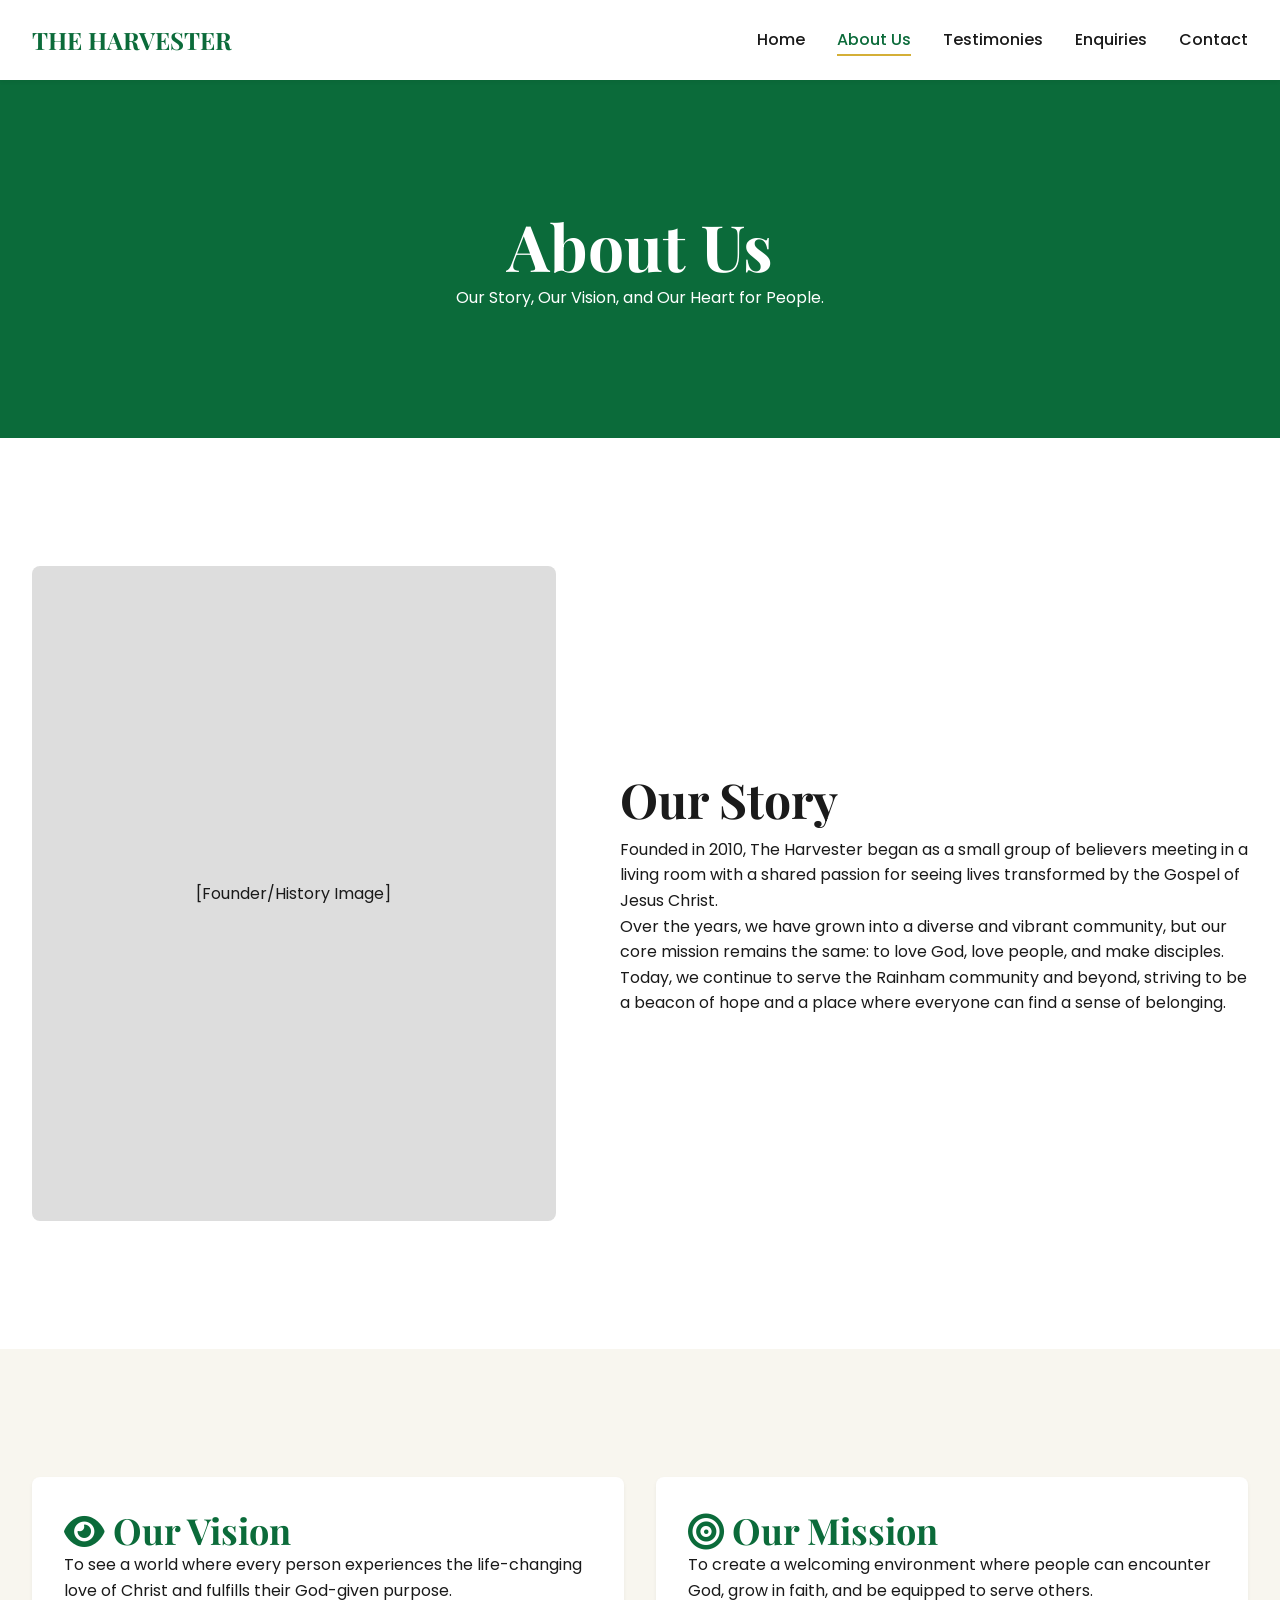
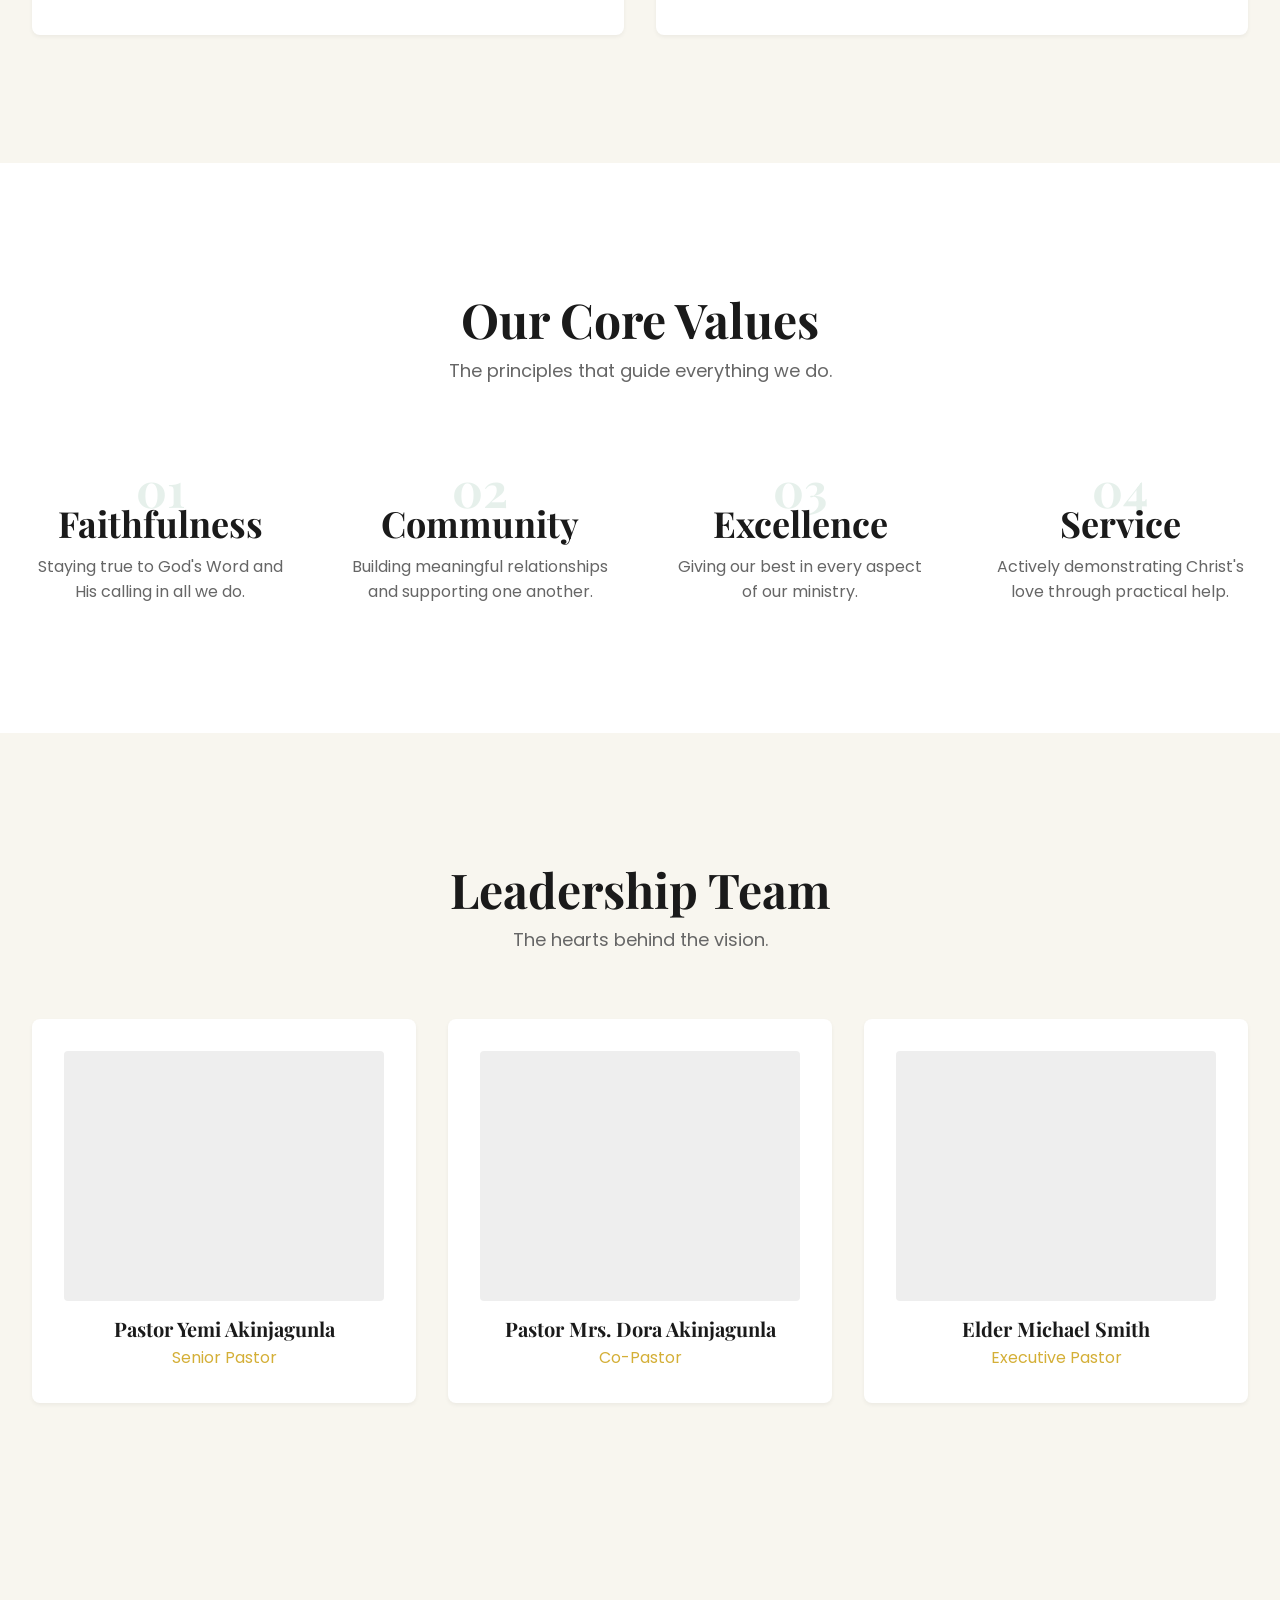
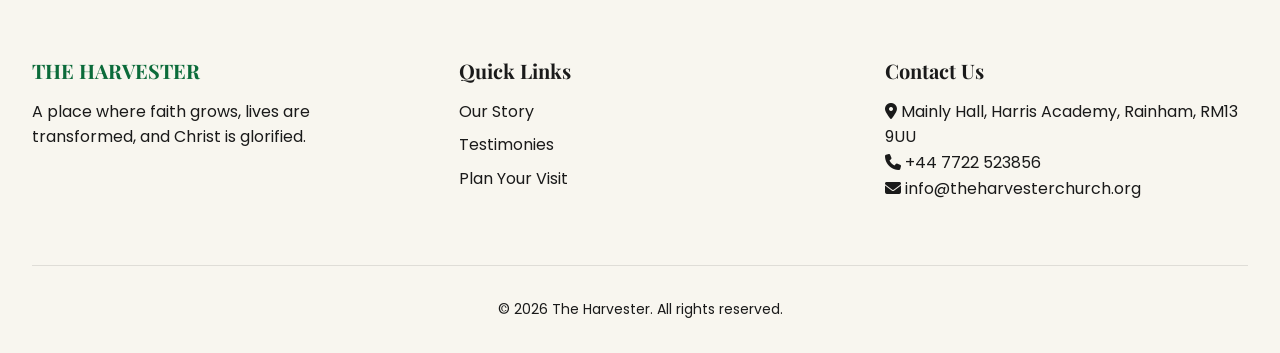
==== about.html @ b56fc6e2 "Integrate live Google Map and fix email formatting" ====
<!DOCTYPE html>
<html lang="en">
<head>
    <meta charset="UTF-8">
    <meta name="viewport" content="width=device-width, initial-scale=1.0">
    <meta name="description" content="Learn about The Harvester - Our story, vision, mission, and the leadership team dedicated to serving our community.">
    <title>About Us | The Harvester</title>
    
    <!-- Google Fonts -->
    <link rel="preconnect" href="https://fonts.googleapis.com">
    <link rel="preconnect" href="https://fonts.gstatic.com" crossorigin>
    <link href="https://fonts.googleapis.com/css2?family=Playfair+Display:wght@700&family=Poppins:wght@300;400;500;600&display=swap" rel="stylesheet">
    
    <!-- CSS Files -->
    <link rel="stylesheet" href="css/variables.css">
    <link rel="stylesheet" href="css/reset.css">
    <link rel="stylesheet" href="css/base.css">
    <link rel="stylesheet" href="css/components.css">
    <link rel="stylesheet" href="css/layout.css">
    <link rel="stylesheet" href="css/animations.css">
    
    <!-- Font Awesome for Icons -->
    <link rel="stylesheet" href="https://cdnjs.cloudflare.com/ajax/libs/font-awesome/6.4.0/css/all.min.css">
</head>
<body>
    <header class="header">
        <div class="container">
            <nav class="nav" role="navigation" aria-label="Main Navigation">
                <a href="index.html" class="nav__logo">THE HARVESTER</a>
                
                <ul class="nav__list" id="nav-list">
                    <li><a href="index.html" class="nav__link">Home</a></li>
                    <li><a href="about.html" class="nav__link nav__link--active">About Us</a></li>
                    <li><a href="testimonies.html" class="nav__link">Testimonies</a></li>
                    <li><a href="enquiries.html" class="nav__link">Enquiries</a></li>
                    <li><a href="contact.html" class="nav__link">Contact</a></li>
                </ul>
                
                <button class="nav__toggle" id="nav-toggle" aria-label="Toggle Menu" aria-expanded="false">
                    <i class="fas fa-bars"></i>
                </button>
            </nav>
        </div>
    </header>

    <main>
        <!-- Page Header -->
        <section class="section bg-primary text-center">
            <div class="container">
                <h1 class="text-white animate-fade">About Us</h1>
                <p class="text-white animate-fade" style="opacity: 0.8;">Our Story, Our Vision, and Our Heart for People.</p>
            </div>
        </section>

        <!-- Our Story -->
        <section class="section story">
            <div class="container story__container">
                <div class="story__image reveal">
                    <div style="background: #ddd; aspect-ratio: 4/5; border-radius: 8px; display: flex; align-items: center; justify-content: center;">
                        <span>[Founder/History Image]</span>
                    </div>
                </div>
                <div class="story__content reveal">
                    <h2 class="section__title">Our Story</h2>
                    <p>Founded in 2010, The Harvester began as a small group of believers meeting in a living room with a shared passion for seeing lives transformed by the Gospel of Jesus Christ.</p>
                    <p>Over the years, we have grown into a diverse and vibrant community, but our core mission remains the same: to love God, love people, and make disciples.</p>
                    <p>Today, we continue to serve the Rainham community and beyond, striving to be a beacon of hope and a place where everyone can find a sense of belonging.</p>
                </div>
            </div>
        </section>

        <!-- Vision & Mission -->
        <section class="section bg-secondary">
            <div class="container">
                <div class="grid grid--2-col">
                    <div class="card reveal">
                        <h3 class="text-primary"><i class="fas fa-eye"></i> Our Vision</h3>
                        <p>To see a world where every person experiences the life-changing love of Christ and fulfills their God-given purpose.</p>
                    </div>
                    <div class="card reveal">
                        <h3 class="text-primary"><i class="fas fa-bullseye"></i> Our Mission</h3>
                        <p>To create a welcoming environment where people can encounter God, grow in faith, and be equipped to serve others.</p>
                    </div>
                </div>
            </div>
        </section>

        <!-- Core Values -->
        <section class="section values">
            <div class="container">
                <div class="section__header text-center reveal">
                    <h2 class="section__title">Our Core Values</h2>
                    <p class="section__subtitle">The principles that guide everything we do.</p>
                </div>
                
                <div class="values-grid">
                    <div class="value-item reveal">
                        <div class="value-item__number">01</div>
                        <h3>Faithfulness</h3>
                        <p>Staying true to God's Word and His calling in all we do.</p>
                    </div>
                    <div class="value-item reveal">
                        <div class="value-item__number">02</div>
                        <h3>Community</h3>
                        <p>Building meaningful relationships and supporting one another.</p>
                    </div>
                    <div class="value-item reveal">
                        <div class="value-item__number">03</div>
                        <h3>Excellence</h3>
                        <p>Giving our best in every aspect of our ministry.</p>
                    </div>
                    <div class="value-item reveal">
                        <div class="value-item__number">04</div>
                        <h3>Service</h3>
                        <p>Actively demonstrating Christ's love through practical help.</p>
                    </div>
                </div>
            </div>
        </section>

        <!-- Leadership Team -->
        <section class="section bg-secondary">
            <div class="container">
                <div class="section__header text-center reveal">
                    <h2 class="section__title">Leadership Team</h2>
                    <p class="section__subtitle">The hearts behind the vision.</p>
                </div>
                
                <div class="leadership-grid">
                    <div class="card leadership-card reveal">
                        <div class="leadership-card__image" style="background: #eee; height: 250px; border-radius: 4px; margin-bottom: 1rem;"></div>
                        <h3>Pastor Yemi Akinjagunla</h3>
                        <p class="text-gold">Senior Pastor</p>
                    </div>
                    <div class="card leadership-card reveal">
                        <div class="leadership-card__image" style="background: #eee; height: 250px; border-radius: 4px; margin-bottom: 1rem;"></div>
                        <h3>Pastor Mrs. Dora Akinjagunla</h3>
                        <p class="text-gold">Co-Pastor</p>
                    </div>
                    <div class="card leadership-card reveal">
                        <div class="leadership-card__image" style="background: #eee; height: 250px; border-radius: 4px; margin-bottom: 1rem;"></div>
                        <h3>Elder Michael Smith</h3>
                        <p class="text-gold">Executive Pastor</p>
                    </div>
                </div>
            </div>
        </section>
    </main>

    <footer class="footer bg-secondary">
        <div class="container">
            <div class="footer__grid">
                <div class="footer__col">
                    <h3 class="footer__title nav__logo">THE HARVESTER</h3>
                    <p>A place where faith grows, lives are transformed, and Christ is glorified.</p>
                </div>
                <div class="footer__col">
                    <h4 class="footer__title">Quick Links</h4>
                    <ul class="footer__links">
                        <li><a href="about.html" class="footer__link">Our Story</a></li>
                        <li><a href="testimonies.html" class="footer__link">Testimonies</a></li>
                        <li><a href="contact.html" class="footer__link">Plan Your Visit</a></li>
                    </ul>
                </div>
                <div class="footer__col">
                    <h4 class="footer__title">Contact Us</h4>
                    <p><i class="fas fa-location-dot"></i> Mainly Hall, Harris Academy, Rainham, RM13 9UU</p>
                    <p><i class="fas fa-phone"></i> +44 7722 523856</p>
                    <p><i class="fas fa-envelope"></i> info@theharvesterchurch.org</p>
                </div>
            </div>
            <div class="footer__bottom">
                <p>&copy; 2026 The Harvester. All rights reserved.</p>
            </div>
        </div>
    </footer>

    <script src="js/main.js"></script>
</body>
</html>
---- css/variables.css ----
:root {
    /* Colors */
    --color-primary: #0B6B3A;
    --color-primary-rgb: 11, 107, 58;
    --color-gold: #D4AF37;
    --color-gold-rgb: 212, 175, 55;
    --color-bg: #FFFFFF;
    --color-bg-secondary: #F8F6EF;
    --color-text: #1A1A1A;
    --color-text-light: #666666;
    --color-gray-light: #F5F5F5;
    --color-white: #FFFFFF;

    /* Typography */
    --font-heading: 'Playfair Display', serif;
    --font-body: 'Poppins', sans-serif;

    /* Spacing */
    --spacing-xs: 0.5rem;
    --spacing-sm: 1rem;
    --spacing-md: 2rem;
    --spacing-lg: 4rem;
    --spacing-xl: 8rem;

    /* Transitions */
    --transition-slow: 0.5s ease;
    --transition-base: 0.3s ease;
    --transition-fast: 0.2s ease;

    /* Container */
    --container-max-width: 1280px;
    --container-padding: 2rem;

    /* Shadows */
    --shadow-sm: 0 2px 4px rgba(0, 0, 0, 0.05);
    --shadow-md: 0 4px 6px rgba(0, 0, 0, 0.1);
    --shadow-lg: 0 10px 15px rgba(0, 0, 0, 0.1);
}
---- css/base.css ----
body {
    font-family: var(--font-body);
    color: var(--color-text);
    background-color: var(--color-bg);
}

h1, h2, h3, h4, h5, h6 {
    font-family: var(--font-heading);
    font-weight: 700;
    line-height: 1.2;
}

h1 { font-size: clamp(2.5rem, 5vw, 4rem); }
h2 { font-size: clamp(2rem, 4vw, 3rem); }
h3 { font-size: clamp(1.5rem, 3vw, 2.25rem); }

.container {
    max-width: var(--container-max-width);
    margin: 0 auto;
    padding: 0 var(--container-padding);
}

.section {
    padding: var(--spacing-lg) 0;
}

@media (min-width: 768px) {
    .section {
        padding: var(--spacing-xl) 0;
    }
}

.text-center { text-align: center; }
.text-gold { color: var(--color-gold); }
.text-primary { color: var(--color-primary); }

.bg-secondary { background-color: var(--color-bg-secondary); }
.bg-primary { background-color: var(--color-primary); color: var(--color-white); }

/* Screen Reader Only */
.sr-only {
    position: absolute;
    width: 1px;
    height: 1px;
    padding: 0;
    margin: -1px;
    overflow: hidden;
    clip: rect(0, 0, 0, 0);
    white-space: nowrap;
    border: 0;
}
---- css/components.css ----
/* Buttons */
.btn {
    display: inline-block;
    padding: 1rem 2rem;
    font-family: var(--font-body);
    font-weight: 600;
    text-transform: uppercase;
    letter-spacing: 1px;
    border-radius: 4px;
    transition: var(--transition-base);
    text-align: center;
}

.btn--primary {
    background-color: var(--color-primary);
    color: var(--color-white);
}

.btn--primary:hover {
    background-color: #085a30;
    transform: translateY(-2px);
    box-shadow: var(--shadow-md);
}

.btn--gold {
    background-color: var(--color-gold);
    color: var(--color-white);
}

.btn--gold:hover {
    background-color: #b8952d;
    transform: translateY(-2px);
    box-shadow: var(--shadow-md);
}

.btn--outline {
    border: 2px solid var(--color-primary);
    color: var(--color-primary);
}

.btn--outline:hover {
    background-color: var(--color-primary);
    color: var(--color-white);
    transform: translateY(-2px);
}

/* Cards */
.card {
    background: var(--color-white);
    padding: var(--spacing-md);
    border-radius: 8px;
    box-shadow: var(--shadow-sm);
    transition: var(--transition-base);
}

.card:hover {
    transform: translateY(-5px);
    box-shadow: var(--shadow-lg);
}

/* Service Card */
.service-card {
    text-align: center;
    display: flex;
    flex-direction: column;
    align-items: center;
    gap: var(--spacing-sm);
}

.service-card__icon {
    font-size: 2.5rem;
    color: var(--color-gold);
    margin-bottom: var(--spacing-xs);
}

.service-card__title {
    font-size: 1.5rem;
}

.service-card__time {
    font-weight: 600;
    color: var(--color-primary);
}

.service-card__desc {
    color: var(--color-text-light);
    font-size: 0.9rem;
}

/* Testimonies */
.testimonies-grid {
    display: grid;
    grid-template-columns: repeat(auto-fit, minmax(300px, 1fr));
    gap: var(--spacing-md);
}

.testimony-card {
    display: flex;
    flex-direction: column;
    justify-content: space-between;
    padding: var(--spacing-lg);
}

.testimony-card__quote {
    font-size: 2rem;
    color: var(--color-gold);
    margin-bottom: var(--spacing-sm);
    opacity: 0.5;
}

.testimony-card__text {
    font-style: italic;
    font-size: 1.1rem;
    line-height: 1.8;
    margin-bottom: var(--spacing-md);
}

.testimony-card__author {
    font-weight: 600;
    color: var(--color-primary);
}

/* Event Card */
.events-grid {
    display: grid;
    grid-template-columns: repeat(auto-fit, minmax(300px, 1fr));
    gap: var(--spacing-md);
}

.event-card {
    display: flex;
    flex-direction: column;
    align-items: flex-start;
}

.event-card__date {
    background: var(--color-gold);
    color: var(--color-white);
    padding: 0.25rem 0.75rem;
    font-weight: 700;
    font-size: 0.8rem;
    border-radius: 4px;
    margin-bottom: var(--spacing-sm);
}

.event-card__title {
    font-size: 1.25rem;
    margin-bottom: var(--spacing-xs);
}

.event-card__info {
    font-size: 0.875rem;
    color: var(--color-text-light);
}

.event-card__info i {
    color: var(--color-primary);
    margin-right: 5px;
}

/* Value Item */
.values-grid {
    display: grid;
    grid-template-columns: repeat(auto-fit, minmax(250px, 1fr));
    gap: var(--spacing-lg);
}

.value-item {
    text-align: center;
}

.value-item__number {
    font-family: var(--font-heading);
    font-size: 3rem;
    color: rgba(11, 107, 58, 0.1);
    margin-bottom: -1.5rem;
    font-weight: 700;
}

.value-item h3 {
    margin-bottom: var(--spacing-xs);
    position: relative;
    z-index: 1;
}

.value-item p {
    color: var(--color-text-light);
}

/* Leadership Card */
.leadership-card {
    text-align: center;
}

.leadership-card h3 {
    font-size: 1.25rem;
    margin-bottom: 0.25rem;
}

/* Forms */
.form-container {
    max-width: 800px;
    margin: 0 auto;
    background: var(--color-white);
    padding: var(--spacing-lg);
    border-radius: 8px;
    box-shadow: var(--shadow-md);
}

.form {
    display: flex;
    flex-direction: column;
    gap: var(--spacing-md);
}

.form__group {
    display: flex;
    flex-direction: column;
    gap: 0.5rem;
}

.form__label {
    font-weight: 500;
    color: var(--color-primary);
}

.form__input {
    padding: 0.75rem 1rem;
    border: 1px solid #ddd;
    border-radius: 4px;
    background-color: var(--color-gray-light);
    transition: var(--transition-base);
}

.form__input:focus {
    outline: none;
    border-color: var(--color-primary);
    background-color: var(--color-white);
    box-shadow: 0 0 0 3px rgba(11, 107, 58, 0.1);
}

.form__error {
    color: #d32f2f;
    font-size: 0.8rem;
    height: 1rem;
}

.form__message {
    padding: 1rem;
    border-radius: 4px;
    text-align: center;
    display: none;
}

.form__message--success {
    display: block;
    background-color: #e8f5e9;
    color: #2e7d32;
    border: 1px solid #c8e6c9;
}

.btn--full {
    width: 100%;
}
---- css/layout.css ----
/* Header & Navigation */
.header {
    position: sticky;
    top: 0;
    z-index: 1000;
    background: var(--color-bg);
    box-shadow: var(--shadow-sm);
    transition: var(--transition-base);
}

.nav {
    display: flex;
    justify-content: space-between;
    align-items: center;
    height: 80px;
}

.nav__logo {
    font-family: var(--font-heading);
    font-size: 1.5rem;
    font-weight: 700;
    color: var(--color-primary);
}

.nav__list {
    display: flex;
    gap: var(--spacing-md);
}

.nav__link {
    font-weight: 500;
    transition: var(--transition-fast);
    position: relative;
}

.nav__link:hover,
.nav__link--active {
    color: var(--color-primary);
}

.nav__link::after {
    content: '';
    position: absolute;
    bottom: -5px;
    left: 0;
    width: 0;
    height: 2px;
    background: var(--color-gold);
    transition: var(--transition-base);
}

.nav__link:hover::after,
.nav__link--active::after {
    width: 100%;
}

.nav__toggle {
    display: none;
    font-size: 1.5rem;
}

/* Mobile Nav */
@media (max-width: 1023px) {
    .nav__toggle {
        display: block;
    }

    .nav__list {
        position: fixed;
        top: 80px;
        right: -100%;
        width: 80%;
        height: calc(100vh - 80px);
        background: var(--color-bg);
        flex-direction: column;
        padding: var(--spacing-lg);
        transition: var(--transition-base);
        box-shadow: var(--shadow-lg);
    }

    .nav__list--open {
        right: 0;
    }
}

/* Hero Section */
.hero {
    height: calc(100vh - 80px);
    min-height: 600px;
    display: flex;
    align-items: center;
    background: linear-gradient(rgba(11, 107, 58, 0.85), rgba(11, 107, 58, 0.85)), url('../assets/images/hero-bg.jpg') center/cover no-repeat;
    color: var(--color-white);
    text-align: center;
}

.hero__title {
    margin-bottom: var(--spacing-sm);
}

.hero__subtitle {
    font-size: 1.25rem;
    margin-bottom: var(--spacing-md);
    max-width: 600px;
    margin-left: auto;
    margin-right: auto;
    opacity: 0.9;
}

.hero__actions {
    display: flex;
    gap: var(--spacing-sm);
    justify-content: center;
    flex-wrap: wrap;
}

/* Section Common */
.section__header {
    margin-bottom: var(--spacing-lg);
}

.section__title {
    margin-bottom: var(--spacing-xs);
}

.section__subtitle {
    color: var(--color-text-light);
    font-size: 1.125rem;
}

/* Service Times Grid */
.service-times__grid {
    display: grid;
    grid-template-columns: repeat(auto-fit, minmax(300px, 1fr));
    gap: var(--spacing-md);
}

/* About Preview Layout */
.about-preview__container {
    display: grid;
    grid-template-columns: 1fr;
    gap: var(--spacing-lg);
    align-items: center;
}

@media (min-width: 1024px) {
    .about-preview__container {
        grid-template-columns: 1fr 1fr;
    }
}

/* Contact Preview */
.contact-preview__container {
    display: grid;
    grid-template-columns: 1fr;
    gap: var(--spacing-lg);
    align-items: center;
}

@media (min-width: 1024px) {
    .contact-preview__container {
        grid-template-columns: 1fr 1fr;
    }
}

.contact-preview__details {
    margin: var(--spacing-md) 0;
}

.contact-detail {
    display: flex;
    gap: var(--spacing-sm);
    margin-bottom: var(--spacing-sm);
}

.contact-detail i {
    color: var(--color-gold);
    font-size: 1.25rem;
    margin-top: 5px;
}

.contact-detail h4 {
    font-size: 1rem;
    margin-bottom: 2px;
}

.contact-detail p {
    color: var(--color-text-light);
    font-size: 0.9rem;
}

/* Utility */
.mt-lg { margin-top: var(--spacing-lg); }
.text-white { color: var(--color-white); }

/* About Page Specifics */
.story__container {
    display: grid;
    grid-template-columns: 1fr;
    gap: var(--spacing-lg);
    align-items: center;
}

@media (min-width: 1024px) {
    .story__container {
        grid-template-columns: 1fr 1.2fr;
    }
}

.leadership-grid {
    display: grid;
    grid-template-columns: repeat(auto-fit, minmax(250px, 1fr));
    gap: var(--spacing-md);
}

/* Grids */
.grid {
    display: grid;
    gap: var(--spacing-md);
}

.grid--2-col {
    grid-template-columns: repeat(auto-fit, minmax(300px, 1fr));
}

/* Social Links */
.social-link {
    width: 40px;
    height: 40px;
    background: var(--color-primary);
    color: var(--color-white);
    display: flex;
    align-items: center;
    justify-content: center;
    border-radius: 50%;
    transition: var(--transition-base);
}

.social-link:hover {
    background: var(--color-gold);
    transform: translateY(-3px);
}

/* Utilities */
.no-padding { padding: 0 !important; }

/* Footer */
.footer {
    padding: var(--spacing-xl) 0 var(--spacing-md);
}

.footer__grid {
    display: grid;
    grid-template-columns: repeat(auto-fit, minmax(250px, 1fr));
    gap: var(--spacing-lg);
    margin-bottom: var(--spacing-lg);
}

.footer__title {
    margin-bottom: var(--spacing-sm);
    font-size: 1.25rem;
}

.footer__link {
    display: block;
    margin-bottom: 0.5rem;
    transition: var(--transition-fast);
}

.footer__link:hover {
    color: var(--color-gold);
    padding-left: 5px;
}

.footer__bottom {
    border-top: 1px solid rgba(0, 0, 0, 0.1);
    padding-top: var(--spacing-md);
    text-align: center;
    font-size: 0.875rem;
}
---- css/animations.css ----
/* Scroll-triggered Animations */
.reveal {
    opacity: 0;
    transform: translateY(30px);
    transition: all 0.8s ease-out;
}

.reveal--visible {
    opacity: 1;
    transform: translateY(0);
}

/* Keyframes */
@keyframes fadeIn {
    from { opacity: 0; }
    to { opacity: 1; }
}

@keyframes slideUp {
    from { transform: translateY(20px); opacity: 0; }
    to { transform: translateY(0); opacity: 1; }
}

.animate-fade { animation: fadeIn 1s ease forwards; }
.animate-slide-up { animation: slideUp 0.8s ease forwards; }
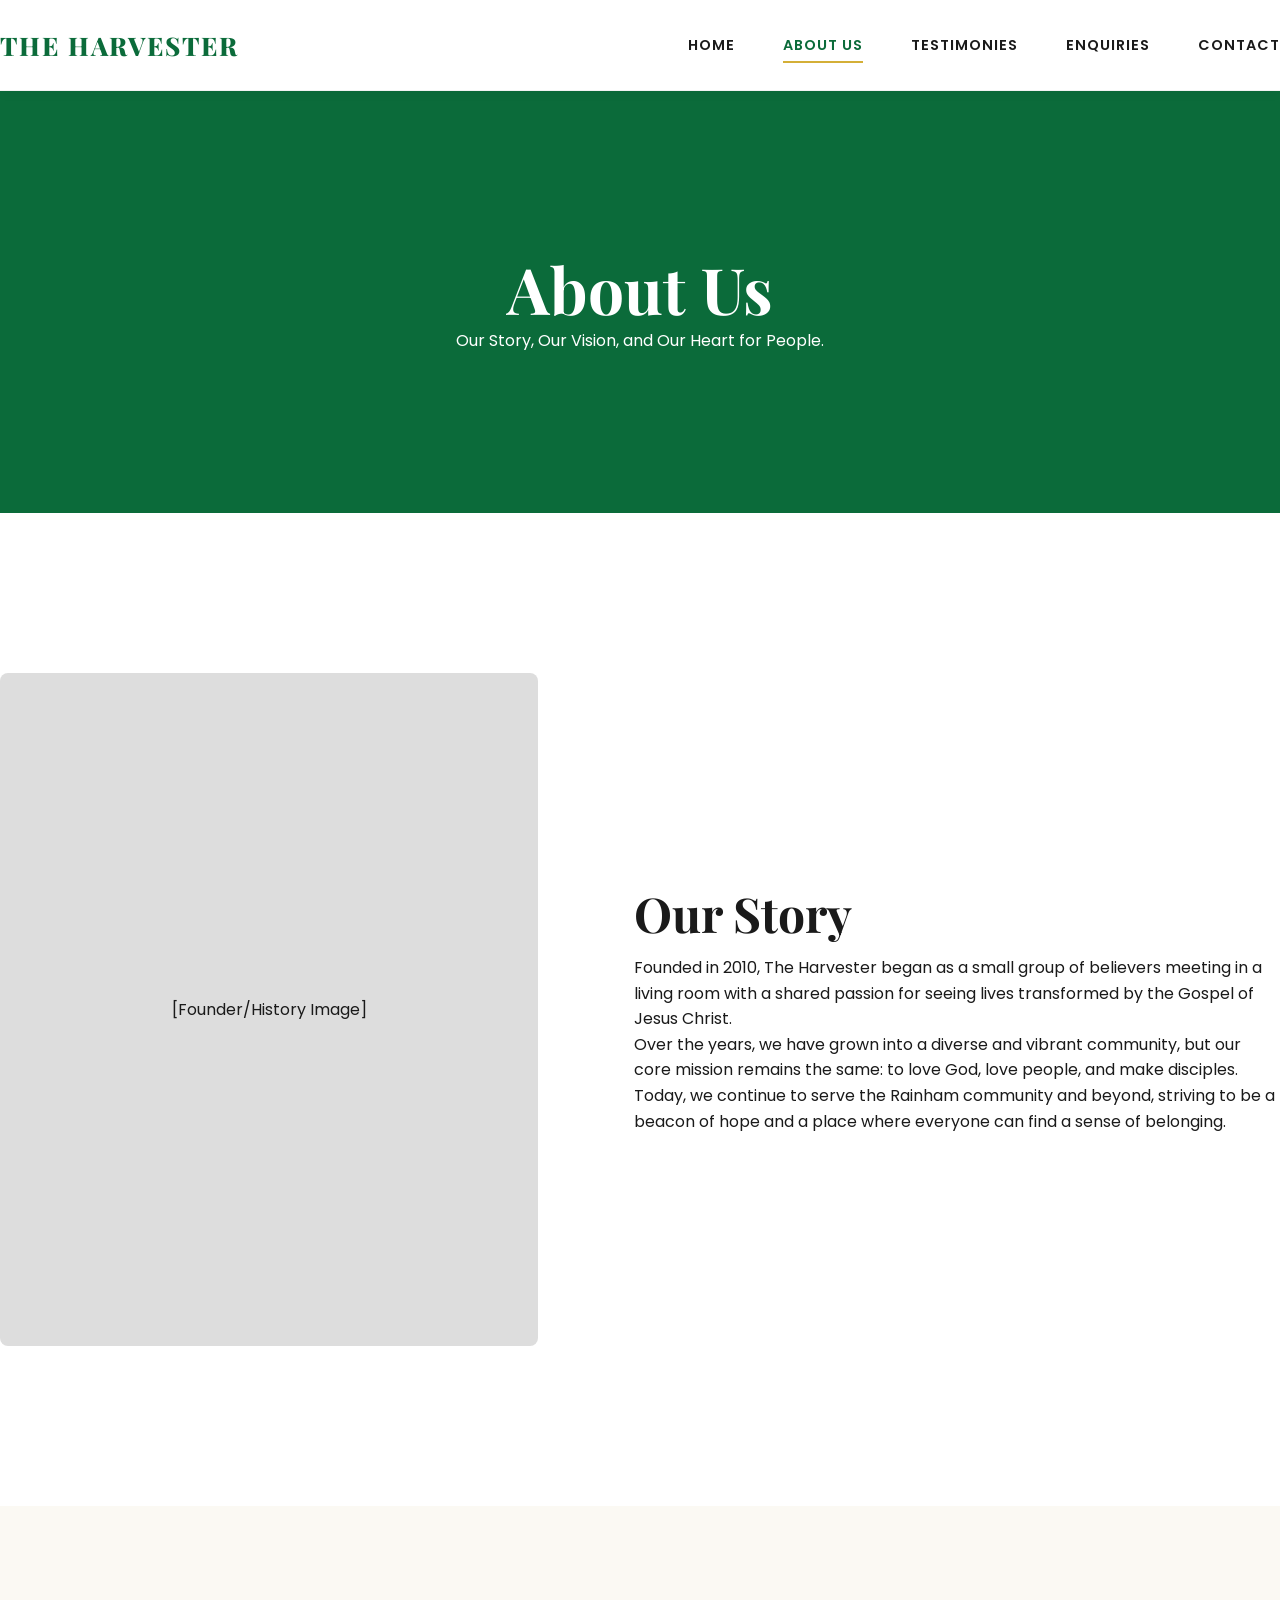
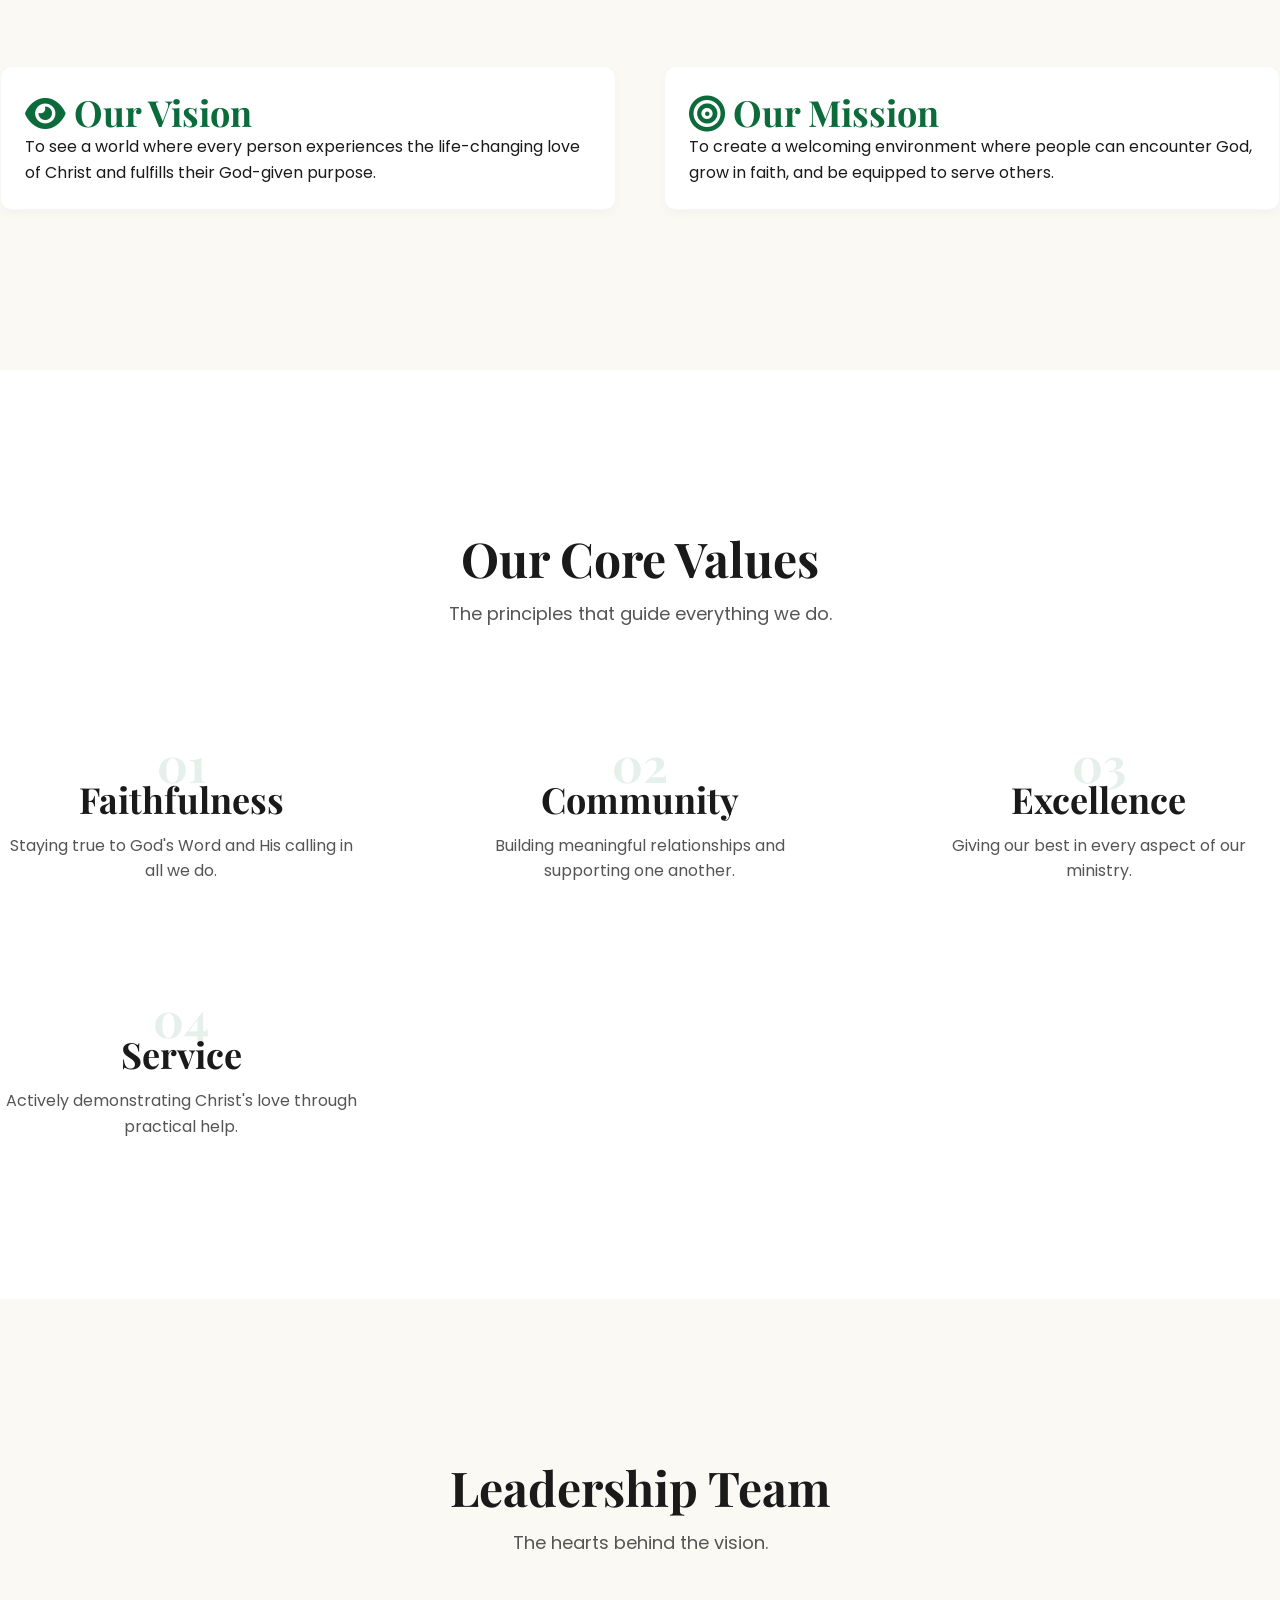
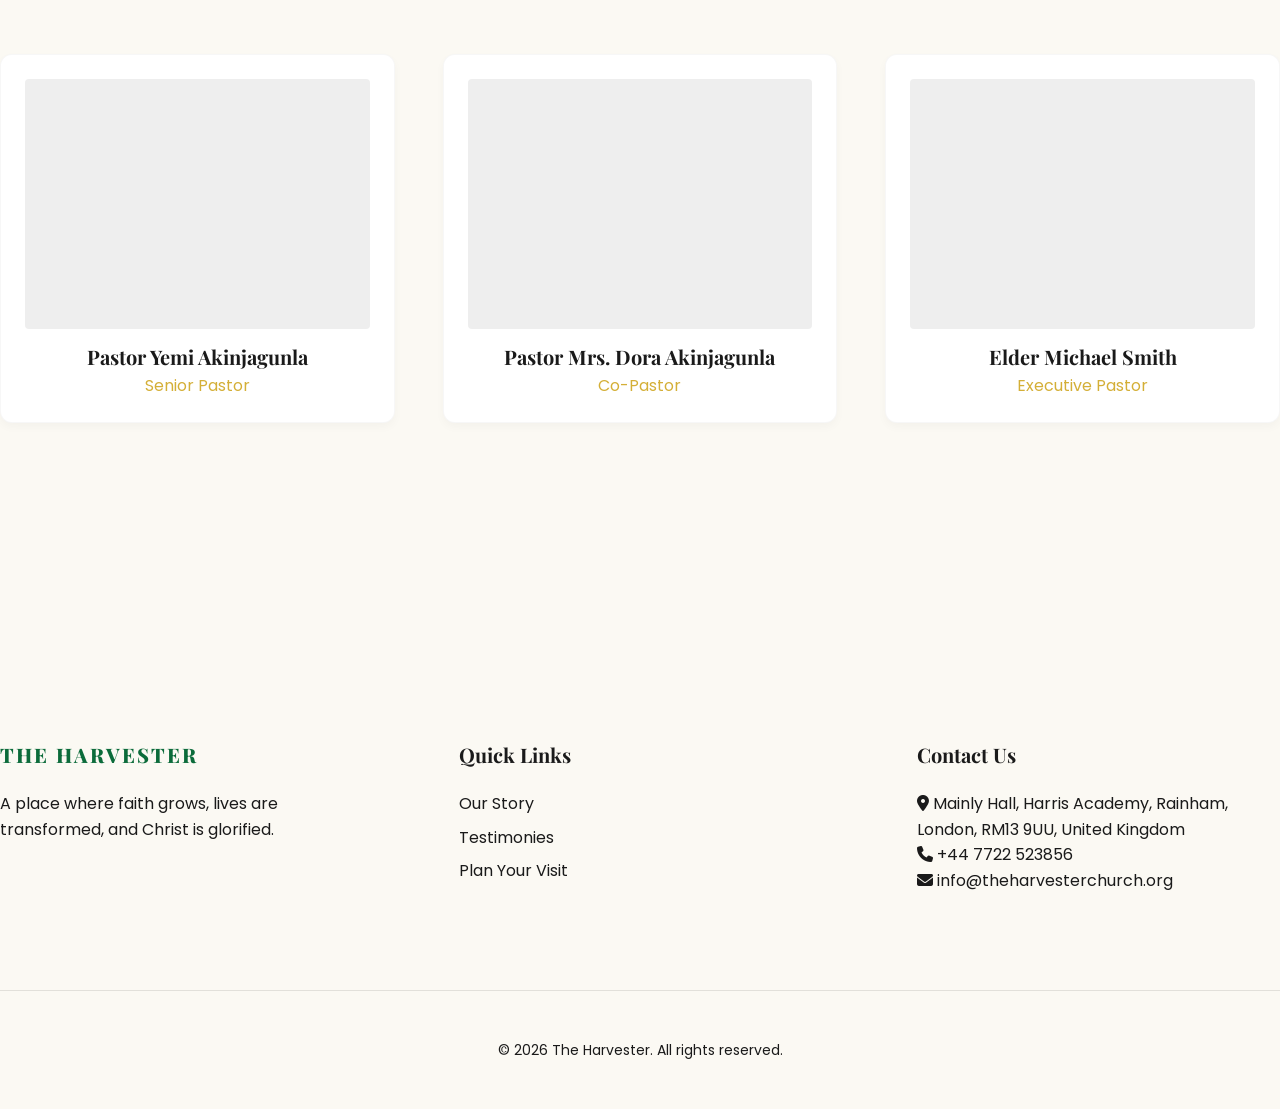
==== commit 7a98c4ce: "Elevate UI/UX to premium design standards and update full address" ====
--- a/about.html
+++ b/about.html
@@ -164,7 +164,7 @@
                 </div>
                 <div class="footer__col">
                     <h4 class="footer__title">Contact Us</h4>
-                    <p><i class="fas fa-location-dot"></i> Mainly Hall, Harris Academy, Rainham, RM13 9UU</p>
+                    <p><i class="fas fa-location-dot"></i> Mainly Hall, Harris Academy, Rainham, London, RM13 9UU, United Kingdom</p>
                     <p><i class="fas fa-phone"></i> +44 7722 523856</p>
                     <p><i class="fas fa-envelope"></i> info@theharvesterchurch.org</p>
                 </div>
@@ -182,3 +182,4 @@
 
 
 
+
--- a/css/variables.css
+++ b/css/variables.css
@@ -1,38 +1,43 @@
 :root {
-    /* Colors */
+    /* Colors - More vibrant and premium */
     --color-primary: #0B6B3A;
-    --color-primary-rgb: 11, 107, 58;
+    --color-primary-dark: #084d2a;
+    --color-primary-light: #128a4c;
     --color-gold: #D4AF37;
-    --color-gold-rgb: 212, 175, 55;
+    --color-gold-light: #e6c65d;
+    --color-gold-dark: #a68a2b;
     --color-bg: #FFFFFF;
-    --color-bg-secondary: #F8F6EF;
+    --color-bg-secondary: #FBF9F3; /* Warmer cream */
     --color-text: #1A1A1A;
-    --color-text-light: #666666;
-    --color-gray-light: #F5F5F5;
+    --color-text-light: #555555;
     --color-white: #FFFFFF;
+    
+    /* Gradients */
+    --gradient-primary: linear-gradient(135deg, var(--color-primary), var(--color-primary-dark));
+    --gradient-gold: linear-gradient(135deg, var(--color-gold), var(--color-gold-dark));
+    --gradient-glass: linear-gradient(135deg, rgba(255, 255, 255, 0.8), rgba(255, 255, 255, 0.4));
 
     /* Typography */
     --font-heading: 'Playfair Display', serif;
     --font-body: 'Poppins', sans-serif;
 
-    /* Spacing */
-    --spacing-xs: 0.5rem;
-    --spacing-sm: 1rem;
-    --spacing-md: 2rem;
-    --spacing-lg: 4rem;
-    --spacing-xl: 8rem;
+    /* Spacing - More generous */
+    --spacing-xs: 0.75rem;
+    --spacing-sm: 1.5rem;
+    --spacing-md: 3rem;
+    --spacing-lg: 6rem;
+    --spacing-xl: 10rem;
 
-    /* Transitions */
-    --transition-slow: 0.5s ease;
-    --transition-base: 0.3s ease;
+    /* Transitions - Refined */
+    --transition-slow: 0.6s cubic-bezier(0.22, 1, 0.36, 1);
+    --transition-base: 0.4s cubic-bezier(0.22, 1, 0.36, 1);
     --transition-fast: 0.2s ease;
 
-    /* Container */
-    --container-max-width: 1280px;
-    --container-padding: 2rem;
-
-    /* Shadows */
-    --shadow-sm: 0 2px 4px rgba(0, 0, 0, 0.05);
-    --shadow-md: 0 4px 6px rgba(0, 0, 0, 0.1);
-    --shadow-lg: 0 10px 15px rgba(0, 0, 0, 0.1);
+    /* Effects */
+    --shadow-sm: 0 4px 10px rgba(0, 0, 0, 0.03);
+    --shadow-md: 0 10px 30px rgba(0, 0, 0, 0.08);
+    --shadow-lg: 0 20px 50px rgba(0, 0, 0, 0.12);
+    --radius-sm: 4px;
+    --radius-md: 12px;
+    --radius-lg: 24px;
 }
--- a/css/components.css
+++ b/css/components.css
@@ -1,36 +1,55 @@
 /* Buttons */
 .btn {
-    display: inline-block;
-    padding: 1rem 2rem;
+    display: inline-flex;
+    align-items: center;
+    justify-content: center;
+    padding: 1.1rem 2.5rem;
     font-family: var(--font-body);
     font-weight: 600;
     text-transform: uppercase;
-    letter-spacing: 1px;
-    border-radius: 4px;
+    letter-spacing: 1.5px;
+    border-radius: 100px; /* Modern pill shape */
     transition: var(--transition-base);
     text-align: center;
+    font-size: 0.85rem;
+    position: relative;
+    overflow: hidden;
+    z-index: 1;
 }
 
 .btn--primary {
-    background-color: var(--color-primary);
-    color: var(--color-white);
-}
-
-.btn--primary:hover {
-    background-color: #085a30;
-    transform: translateY(-2px);
-    box-shadow: var(--shadow-md);
+    background: var(--gradient-primary);
+    color: var(--color-white);
+    border: none;
+}
+
+.btn--primary::before {
+    content: '';
+    position: absolute;
+    top: 0;
+    left: 0;
+    width: 100%;
+    height: 100%;
+    background: var(--color-primary-light);
+    transform: scaleX(0);
+    transform-origin: right;
+    transition: transform 0.5s var(--transition-base);
+    z-index: -1;
+}
+
+.btn--primary:hover::before {
+    transform: scaleX(1);
+    transform-origin: left;
 }
 
 .btn--gold {
-    background-color: var(--color-gold);
+    background: var(--gradient-gold);
     color: var(--color-white);
 }
 
 .btn--gold:hover {
-    background-color: #b8952d;
-    transform: translateY(-2px);
-    box-shadow: var(--shadow-md);
+    box-shadow: 0 10px 20px rgba(212, 175, 55, 0.3);
+    transform: translateY(-3px);
 }
 
 .btn--outline {
@@ -39,23 +58,25 @@
 }
 
 .btn--outline:hover {
-    background-color: var(--color-primary);
-    color: var(--color-white);
-    transform: translateY(-2px);
-}
-
-/* Cards */
+    background: var(--color-primary);
+    color: var(--color-white);
+    transform: translateY(-3px);
+}
+
+/* Cards - Premium Styling */
 .card {
     background: var(--color-white);
-    padding: var(--spacing-md);
-    border-radius: 8px;
+    padding: var(--spacing-sm);
+    border-radius: var(--radius-md);
     box-shadow: var(--shadow-sm);
     transition: var(--transition-base);
+    border: 1px solid rgba(0, 0, 0, 0.03);
 }
 
 .card:hover {
-    transform: translateY(-5px);
+    transform: translateY(-10px);
     box-shadow: var(--shadow-lg);
+    border-color: rgba(11, 107, 58, 0.1);
 }
 
 /* Service Card */
--- a/css/layout.css
+++ b/css/layout.css
@@ -3,8 +3,10 @@
     position: sticky;
     top: 0;
     z-index: 1000;
-    background: var(--color-bg);
-    box-shadow: var(--shadow-sm);
+    background: rgba(255, 255, 255, 0.9);
+    backdrop-filter: blur(10px);
+    -webkit-backdrop-filter: blur(10px);
+    border-bottom: 1px solid rgba(0, 0, 0, 0.05);
     transition: var(--transition-base);
 }
 
@@ -12,14 +14,15 @@
     display: flex;
     justify-content: space-between;
     align-items: center;
-    height: 80px;
+    height: 90px; /* Slightly taller */
 }
 
 .nav__logo {
     font-family: var(--font-heading);
-    font-size: 1.5rem;
-    font-weight: 700;
+    font-size: 1.6rem;
+    font-weight: 800;
     color: var(--color-primary);
+    letter-spacing: 2px;
 }
 
 .nav__list {
@@ -28,9 +31,14 @@
 }
 
 .nav__link {
-    font-weight: 500;
-    transition: var(--transition-fast);
+    font-weight: 600;
+    font-size: 0.9rem;
+    text-transform: uppercase;
+    letter-spacing: 1px;
+    color: var(--color-text);
+    transition: var(--transition-base);
     position: relative;
+    padding: 0.5rem 0;
 }
 
 .nav__link:hover,
@@ -41,12 +49,13 @@
 .nav__link::after {
     content: '';
     position: absolute;
-    bottom: -5px;
-    left: 0;
+    bottom: 0;
+    left: 50%;
     width: 0;
     height: 2px;
     background: var(--color-gold);
     transition: var(--transition-base);
+    transform: translateX(-50%);
 }
 
 .nav__link:hover::after,
@@ -57,6 +66,7 @@
 .nav__toggle {
     display: none;
     font-size: 1.5rem;
+    color: var(--color-primary);
 }
 
 /* Mobile Nav */
@@ -67,44 +77,64 @@
 
     .nav__list {
         position: fixed;
-        top: 80px;
+        top: 90px;
         right: -100%;
-        width: 80%;
-        height: calc(100vh - 80px);
+        width: 100%;
+        height: calc(100vh - 90px);
         background: var(--color-bg);
         flex-direction: column;
-        padding: var(--spacing-lg);
-        transition: var(--transition-base);
-        box-shadow: var(--shadow-lg);
+        align-items: center;
+        justify-content: center;
+        gap: var(--spacing-sm);
+        transition: var(--transition-slow);
+        box-shadow: none;
     }
 
     .nav__list--open {
         right: 0;
     }
+
+    .nav__link {
+        font-size: 1.5rem;
+    }
 }
 
 /* Hero Section */
 .hero {
-    height: calc(100vh - 80px);
-    min-height: 600px;
-    display: flex;
-    align-items: center;
-    background: linear-gradient(rgba(11, 107, 58, 0.85), rgba(11, 107, 58, 0.85)), url('../assets/images/hero-bg.jpg') center/cover no-repeat;
+    height: 90vh;
+    min-height: 700px;
+    display: flex;
+    align-items: center;
+    background: linear-gradient(rgba(11, 107, 58, 0.7), rgba(11, 107, 58, 0.7)), url('../assets/images/hero-bg.jpg') center/cover no-repeat;
     color: var(--color-white);
     text-align: center;
+    position: relative;
+    overflow: hidden;
+}
+
+.hero::after {
+    content: '';
+    position: absolute;
+    bottom: 0;
+    left: 0;
+    width: 100%;
+    height: 150px;
+    background: linear-gradient(to top, var(--color-bg), transparent);
 }
 
 .hero__title {
     margin-bottom: var(--spacing-sm);
+    line-height: 1.1;
 }
 
 .hero__subtitle {
-    font-size: 1.25rem;
+    font-size: clamp(1.1rem, 2.5vw, 1.4rem);
     margin-bottom: var(--spacing-md);
-    max-width: 600px;
+    max-width: 800px;
     margin-left: auto;
     margin-right: auto;
-    opacity: 0.9;
+    opacity: 0.95;
+    font-weight: 300;
 }
 
 .hero__actions {
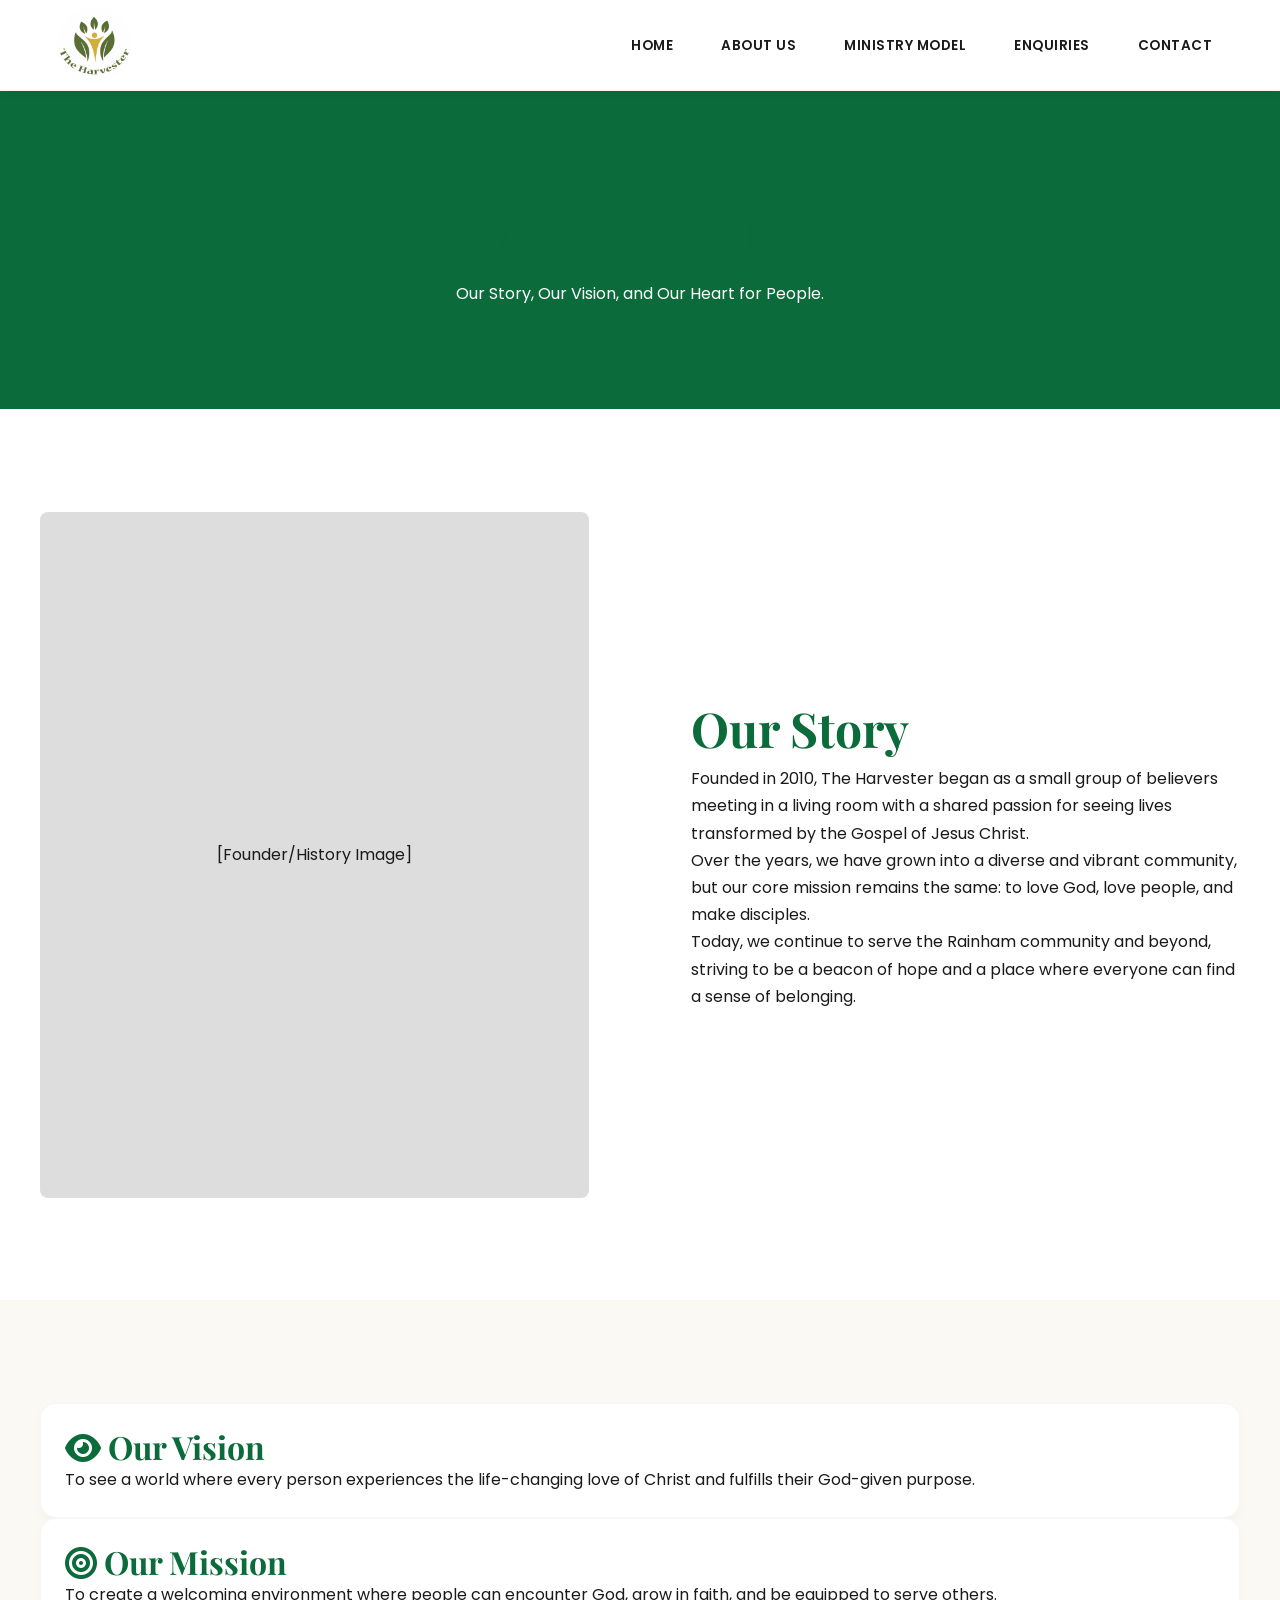
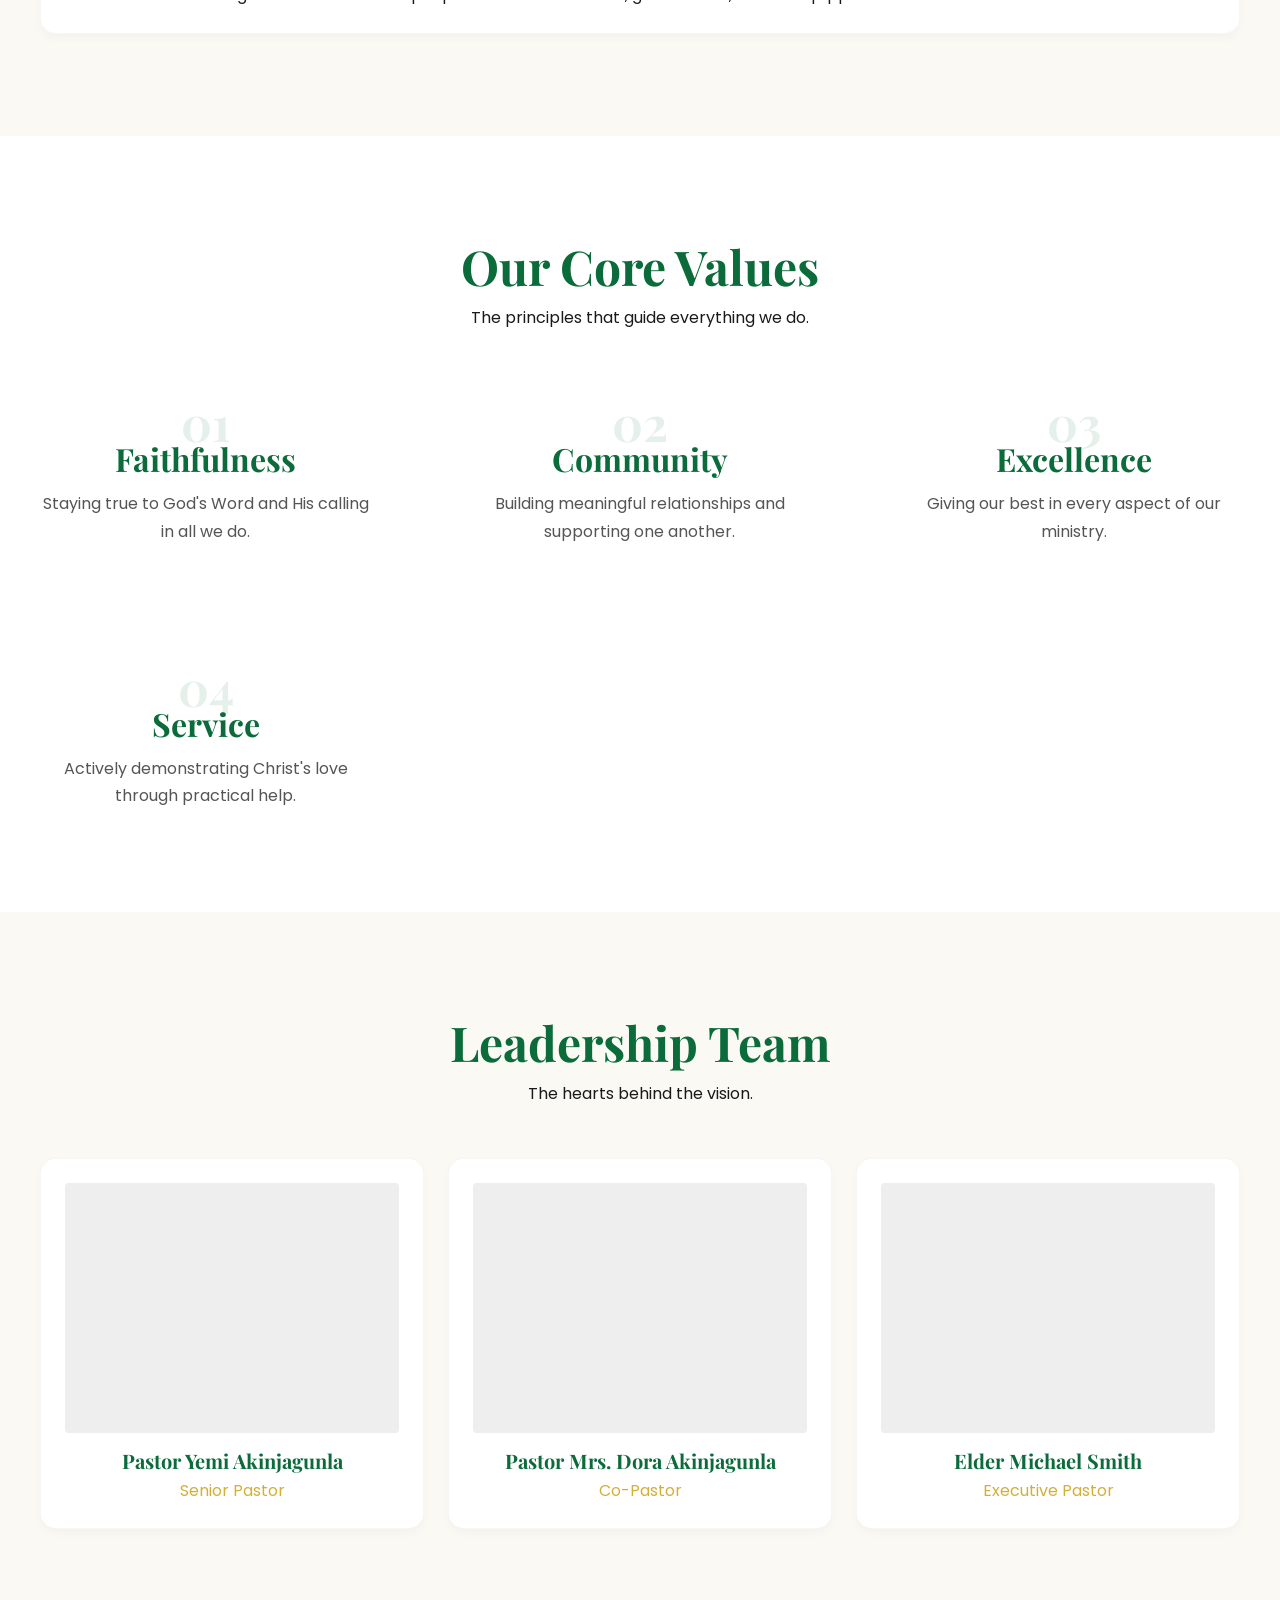
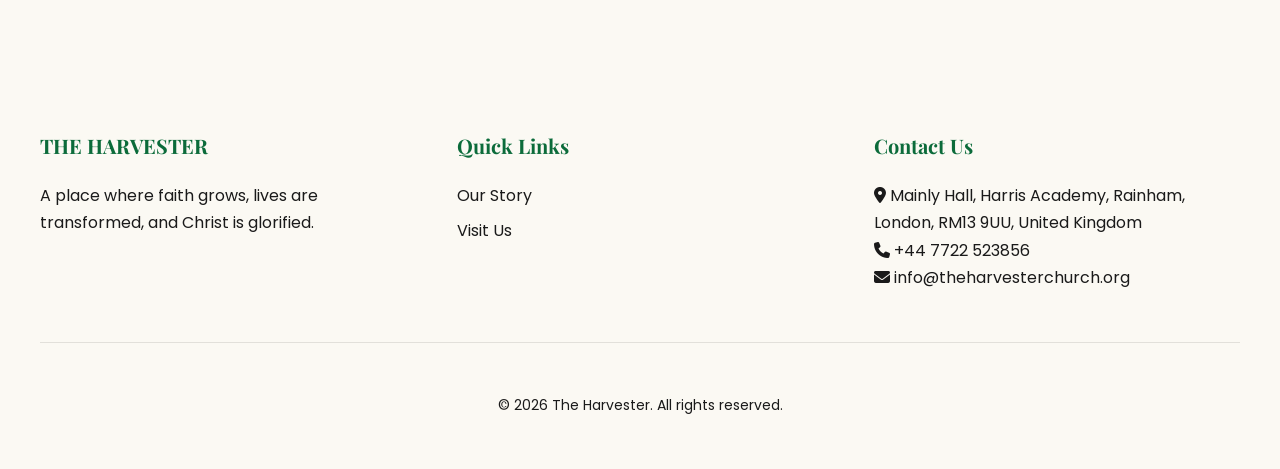
==== commit 8cffbc46: "changes" ====
--- a/about.html
+++ b/about.html
@@ -26,12 +26,14 @@
     <header class="header">
         <div class="container">
             <nav class="nav" role="navigation" aria-label="Main Navigation">
-                <a href="index.html" class="nav__logo">THE HARVESTER</a>
+                <a href="index.html" class="nav__logo">
+                    <img src="assets/images/logo.png" alt="The Harvester logo" class="nav__logo-img">
+                </a>
                 
                 <ul class="nav__list" id="nav-list">
                     <li><a href="index.html" class="nav__link">Home</a></li>
                     <li><a href="about.html" class="nav__link nav__link--active">About Us</a></li>
-                    <li><a href="testimonies.html" class="nav__link">Testimonies</a></li>
+                    <li><a href="strategy.html" class="nav__link">Ministry Model</a></li>
                     <li><a href="enquiries.html" class="nav__link">Enquiries</a></li>
                     <li><a href="contact.html" class="nav__link">Contact</a></li>
                 </ul>
@@ -158,8 +160,7 @@
                     <h4 class="footer__title">Quick Links</h4>
                     <ul class="footer__links">
                         <li><a href="about.html" class="footer__link">Our Story</a></li>
-                        <li><a href="testimonies.html" class="footer__link">Testimonies</a></li>
-                        <li><a href="contact.html" class="footer__link">Plan Your Visit</a></li>
+                        <li><a href="contact.html" class="footer__link">Visit Us</a></li>
                     </ul>
                 </div>
                 <div class="footer__col">
--- a/css/variables.css
+++ b/css/variables.css
@@ -1,5 +1,5 @@
 :root {
-    /* Colors - More vibrant and premium */
+    /* Colors - Maintaining premium palette */
     --color-primary: #0B6B3A;
     --color-primary-dark: #084d2a;
     --color-primary-light: #128a4c;
@@ -7,7 +7,7 @@
     --color-gold-light: #e6c65d;
     --color-gold-dark: #a68a2b;
     --color-bg: #FFFFFF;
-    --color-bg-secondary: #FBF9F3; /* Warmer cream */
+    --color-bg-secondary: #FBF9F3;
     --color-text: #1A1A1A;
     --color-text-light: #555555;
     --color-white: #FFFFFF;
@@ -15,29 +15,33 @@
     /* Gradients */
     --gradient-primary: linear-gradient(135deg, var(--color-primary), var(--color-primary-dark));
     --gradient-gold: linear-gradient(135deg, var(--color-gold), var(--color-gold-dark));
-    --gradient-glass: linear-gradient(135deg, rgba(255, 255, 255, 0.8), rgba(255, 255, 255, 0.4));
+    --gradient-glass: linear-gradient(135deg, rgba(255, 255, 255, 0.9), rgba(255, 255, 255, 0.7));
 
     /* Typography */
     --font-heading: 'Playfair Display', serif;
     --font-body: 'Poppins', sans-serif;
 
-    /* Spacing - More generous */
-    --spacing-xs: 0.75rem;
-    --spacing-sm: 1.5rem;
-    --spacing-md: 3rem;
-    --spacing-lg: 6rem;
-    --spacing-xl: 10rem;
+    /* Responsive Spacing Scale (8px base) */
+    --spacing-xs: clamp(0.5rem, 1vw, 0.75rem);   /* 8px - 12px */
+    --spacing-sm: clamp(1rem, 2vw, 1.5rem);     /* 16px - 24px */
+    --spacing-md: clamp(2rem, 4vw, 3.5rem);     /* 32px - 56px */
+    --spacing-lg: clamp(4rem, 8vw, 7rem);       /* 64px - 112px */
+    --spacing-xl: clamp(6rem, 12vw, 10rem);     /* 96px - 160px */
 
-    /* Transitions - Refined */
+    /* Container & Layout */
+    --container-max-width: 1280px;
+    --container-padding: clamp(1.25rem, 5vw, 2.5rem);
+
+    /* Transitions */
     --transition-slow: 0.6s cubic-bezier(0.22, 1, 0.36, 1);
     --transition-base: 0.4s cubic-bezier(0.22, 1, 0.36, 1);
     --transition-fast: 0.2s ease;
 
-    /* Effects */
+    /* Design Tokens */
     --shadow-sm: 0 4px 10px rgba(0, 0, 0, 0.03);
-    --shadow-md: 0 10px 30px rgba(0, 0, 0, 0.08);
-    --shadow-lg: 0 20px 50px rgba(0, 0, 0, 0.12);
+    --shadow-md: 0 10px 30px rgba(0, 0, 0, 0.06);
+    --shadow-lg: 0 20px 50px rgba(0, 0, 0, 0.1);
     --radius-sm: 4px;
-    --radius-md: 12px;
-    --radius-lg: 24px;
+    --radius-md: 16px;
+    --radius-lg: 32px;
 }
--- a/css/base.css
+++ b/css/base.css
@@ -2,17 +2,19 @@
     font-family: var(--font-body);
     color: var(--color-text);
     background-color: var(--color-bg);
+    line-height: 1.7; /* Better readability */
 }
 
 h1, h2, h3, h4, h5, h6 {
     font-family: var(--font-heading);
     font-weight: 700;
     line-height: 1.2;
+    color: var(--color-primary);
 }
 
-h1 { font-size: clamp(2.5rem, 5vw, 4rem); }
-h2 { font-size: clamp(2rem, 4vw, 3rem); }
-h3 { font-size: clamp(1.5rem, 3vw, 2.25rem); }
+h1 { font-size: clamp(2.25rem, 6vw, 4.5rem); }
+h2 { font-size: clamp(1.75rem, 4vw, 3rem); }
+h3 { font-size: clamp(1.25rem, 3vw, 2rem); }
 
 .container {
     max-width: var(--container-max-width);
@@ -24,10 +26,9 @@
     padding: var(--spacing-lg) 0;
 }
 
-@media (min-width: 768px) {
-    .section {
-        padding: var(--spacing-xl) 0;
-    }
+/* Vertical rhythm utility */
+.stack > * + * {
+    margin-top: var(--spacing-sm);
 }
 
 .text-center { text-align: center; }
--- a/css/components.css
+++ b/css/components.css
@@ -108,39 +108,6 @@
     font-size: 0.9rem;
 }
 
-/* Testimonies */
-.testimonies-grid {
-    display: grid;
-    grid-template-columns: repeat(auto-fit, minmax(300px, 1fr));
-    gap: var(--spacing-md);
-}
-
-.testimony-card {
-    display: flex;
-    flex-direction: column;
-    justify-content: space-between;
-    padding: var(--spacing-lg);
-}
-
-.testimony-card__quote {
-    font-size: 2rem;
-    color: var(--color-gold);
-    margin-bottom: var(--spacing-sm);
-    opacity: 0.5;
-}
-
-.testimony-card__text {
-    font-style: italic;
-    font-size: 1.1rem;
-    line-height: 1.8;
-    margin-bottom: var(--spacing-md);
-}
-
-.testimony-card__author {
-    font-weight: 600;
-    color: var(--color-primary);
-}
-
 /* Event Card */
 .events-grid {
     display: grid;
--- a/css/layout.css
+++ b/css/layout.css
@@ -3,9 +3,9 @@
     position: sticky;
     top: 0;
     z-index: 1000;
-    background: rgba(255, 255, 255, 0.9);
-    backdrop-filter: blur(10px);
-    -webkit-backdrop-filter: blur(10px);
+    background: rgba(255, 255, 255, 0.95);
+    backdrop-filter: blur(12px);
+    -webkit-backdrop-filter: blur(12px);
     border-bottom: 1px solid rgba(0, 0, 0, 0.05);
     transition: var(--transition-base);
 }
@@ -14,276 +14,188 @@
     display: flex;
     justify-content: space-between;
     align-items: center;
-    height: 90px; /* Slightly taller */
+    gap: 1rem;
+    height: clamp(70px, 10vw, 90px);
+    padding: 0 1rem;
 }
 
 .nav__logo {
-    font-family: var(--font-heading);
-    font-size: 1.6rem;
-    font-weight: 800;
-    color: var(--color-primary);
-    letter-spacing: 2px;
+    display: flex;
+    align-items: center;
+    flex-shrink: 0;
+}
+
+.nav__logo-img {
+    display: block;
+    width: auto;
+    max-height: clamp(52px, 6vw, 80px);
+    max-width: 220px;
+    height: auto;
 }
 
 .nav__list {
     display: flex;
-    gap: var(--spacing-md);
+    align-items: center;
+    gap: var(--spacing-sm);
+    flex-wrap: wrap;
+}
+
+.nav__toggle {
+    display: none;
 }
 
 .nav__link {
     font-weight: 600;
-    font-size: 0.9rem;
+    font-size: 0.85rem;
     text-transform: uppercase;
-    letter-spacing: 1px;
+    letter-spacing: 0.5px;
     color: var(--color-text);
-    transition: var(--transition-base);
-    position: relative;
-    padding: 0.5rem 0;
-}
-
-.nav__link:hover,
-.nav__link--active {
-    color: var(--color-primary);
-}
-
-.nav__link::after {
-    content: '';
-    position: absolute;
-    bottom: 0;
-    left: 50%;
-    width: 0;
-    height: 2px;
-    background: var(--color-gold);
-    transition: var(--transition-base);
-    transform: translateX(-50%);
-}
-
-.nav__link:hover::after,
-.nav__link--active::after {
-    width: 100%;
-}
-
-.nav__toggle {
-    display: none;
-    font-size: 1.5rem;
-    color: var(--color-primary);
-}
-
-/* Mobile Nav */
+    padding: 0.5rem 0.75rem;
+}
+
+/* Mobile Nav Optimization */
 @media (max-width: 1023px) {
     .nav__toggle {
-        display: block;
+        display: flex;
+        align-items: center;
+        justify-content: center;
+        width: 48px;
+        height: 48px;
+        border-radius: 50%;
+        background: var(--color-bg-secondary);
+        position: relative;
+        z-index: 3000;
+        transition: var(--transition-base);
+    }
+
+    .nav__toggle:active {
+        transform: scale(0.9);
     }
 
     .nav__list {
         position: fixed;
-        top: 90px;
-        right: -100%;
+        top: 0;
+        left: 0;
+        right: 0;
         width: 100%;
-        height: calc(100vh - 90px);
-        background: var(--color-bg);
+        height: 100vh;
+        background: var(--color-white);
         flex-direction: column;
+        justify-content: center;
         align-items: center;
-        justify-content: center;
-        gap: var(--spacing-sm);
-        transition: var(--transition-slow);
-        box-shadow: none;
+        gap: 1.5rem;
+        z-index: 2000;
+        transition: transform 0.6s cubic-bezier(0.22, 1, 0.36, 1);
+        padding: 2rem;
+        box-sizing: border-box;
+        transform: translateX(100%);
+        overflow-y: auto;
+        overscroll-behavior: contain;
     }
 
     .nav__list--open {
-        right: 0;
+        transform: translateX(0);
     }
 
     .nav__link {
-        font-size: 1.5rem;
-    }
-}
-
-/* Hero Section */
+        font-size: 1.25rem;
+        font-family: var(--font-heading);
+        text-transform: none;
+        letter-spacing: 0;
+        margin: 0;
+    }
+}
+
+.hero__actions {
+    display: flex;
+    justify-content: center;
+    gap: 1rem;
+    margin-top: var(--spacing-md);
+    flex-wrap: wrap;
+}
+
+.hero__actions .btn {
+    min-width: 200px;
+}
+
+@media (max-width: 767px) {
+    .hero__actions {
+        flex-direction: column;
+        gap: 0.85rem;
+    }
+
+    .hero__actions .btn {
+        width: 100%;
+        min-width: auto;
+    }
+}
+
+/* Hero Section - Better Density */
 .hero {
-    height: 90vh;
-    min-height: 700px;
-    display: flex;
-    align-items: center;
-    background: linear-gradient(rgba(11, 107, 58, 0.7), rgba(11, 107, 58, 0.7)), url('../assets/images/hero-bg.jpg') center/cover no-repeat;
+    min-height: clamp(500px, 80vh, 800px);
+    display: flex;
+    align-items: center;
+    padding: var(--spacing-lg) 0;
+    background: linear-gradient(rgba(11, 107, 58, 0.65), rgba(11, 107, 58, 0.65)), url('../assets/images/hero-bg.jpg') center/cover no-repeat;
     color: var(--color-white);
     text-align: center;
-    position: relative;
-    overflow: hidden;
-}
-
-.hero::after {
-    content: '';
-    position: absolute;
-    bottom: 0;
-    left: 0;
-    width: 100%;
-    height: 150px;
-    background: linear-gradient(to top, var(--color-bg), transparent);
-}
-
-.hero__title {
-    margin-bottom: var(--spacing-sm);
-    line-height: 1.1;
 }
 
 .hero__subtitle {
-    font-size: clamp(1.1rem, 2.5vw, 1.4rem);
+    font-size: clamp(1rem, 4vw, 1.25rem);
     margin-bottom: var(--spacing-md);
-    max-width: 800px;
+    max-width: 700px;
     margin-left: auto;
     margin-right: auto;
-    opacity: 0.95;
-    font-weight: 300;
-}
-
-.hero__actions {
-    display: flex;
+    line-height: 1.6;
+}
+
+/* Section Common Spacing */
+.section__header {
+    margin-bottom: var(--spacing-md);
+}
+
+.section__title {
+    margin-bottom: 0.5rem;
+}
+
+/* Responsive Grids with Smart Gaps */
+.service-times__grid,
+.events-grid,
+.leadership-grid {
+    display: grid;
+    grid-template-columns: repeat(auto-fit, minmax(min(100%, 320px), 1fr));
     gap: var(--spacing-sm);
-    justify-content: center;
-    flex-wrap: wrap;
-}
-
-/* Section Common */
-.section__header {
-    margin-bottom: var(--spacing-lg);
-}
-
-.section__title {
-    margin-bottom: var(--spacing-xs);
-}
-
-.section__subtitle {
-    color: var(--color-text-light);
-    font-size: 1.125rem;
-}
-
-/* Service Times Grid */
-.service-times__grid {
-    display: grid;
-    grid-template-columns: repeat(auto-fit, minmax(300px, 1fr));
-    gap: var(--spacing-md);
-}
-
-/* About Preview Layout */
-.about-preview__container {
-    display: grid;
-    grid-template-columns: 1fr;
-    gap: var(--spacing-lg);
-    align-items: center;
-}
-
-@media (min-width: 1024px) {
-    .about-preview__container {
-        grid-template-columns: 1fr 1fr;
-    }
-}
-
-/* Contact Preview */
-.contact-preview__container {
-    display: grid;
-    grid-template-columns: 1fr;
-    gap: var(--spacing-lg);
-    align-items: center;
-}
-
-@media (min-width: 1024px) {
-    .contact-preview__container {
-        grid-template-columns: 1fr 1fr;
-    }
-}
-
-.contact-preview__details {
-    margin: var(--spacing-md) 0;
-}
-
-.contact-detail {
-    display: flex;
-    gap: var(--spacing-sm);
-    margin-bottom: var(--spacing-sm);
-}
-
-.contact-detail i {
-    color: var(--color-gold);
-    font-size: 1.25rem;
-    margin-top: 5px;
-}
-
-.contact-detail h4 {
-    font-size: 1rem;
-    margin-bottom: 2px;
-}
-
-.contact-detail p {
-    color: var(--color-text-light);
-    font-size: 0.9rem;
-}
-
-/* Utility */
-.mt-lg { margin-top: var(--spacing-lg); }
-.text-white { color: var(--color-white); }
-
-/* About Page Specifics */
+}
+
+.about-preview__container,
+.contact-preview__container,
 .story__container {
     display: grid;
     grid-template-columns: 1fr;
-    gap: var(--spacing-lg);
+    gap: var(--spacing-md);
     align-items: center;
 }
 
 @media (min-width: 1024px) {
+    .about-preview__container,
+    .contact-preview__container,
     .story__container {
-        grid-template-columns: 1fr 1.2fr;
-    }
-}
-
-.leadership-grid {
-    display: grid;
-    grid-template-columns: repeat(auto-fit, minmax(250px, 1fr));
-    gap: var(--spacing-md);
-}
-
-/* Grids */
-.grid {
-    display: grid;
-    gap: var(--spacing-md);
-}
-
-.grid--2-col {
-    grid-template-columns: repeat(auto-fit, minmax(300px, 1fr));
-}
-
-/* Social Links */
-.social-link {
-    width: 40px;
-    height: 40px;
-    background: var(--color-primary);
-    color: var(--color-white);
-    display: flex;
-    align-items: center;
-    justify-content: center;
-    border-radius: 50%;
-    transition: var(--transition-base);
-}
-
-.social-link:hover {
-    background: var(--color-gold);
-    transform: translateY(-3px);
-}
-
-/* Utilities */
-.no-padding { padding: 0 !important; }
-
-/* Footer */
+        grid-template-columns: 1fr 1fr;
+        gap: var(--spacing-lg);
+    }
+}
+
+/* Footer Density Fix */
 .footer {
-    padding: var(--spacing-xl) 0 var(--spacing-md);
+    padding: var(--spacing-lg) 0 var(--spacing-md);
 }
 
 .footer__grid {
     display: grid;
-    grid-template-columns: repeat(auto-fit, minmax(250px, 1fr));
-    gap: var(--spacing-lg);
-    margin-bottom: var(--spacing-lg);
+    grid-template-columns: repeat(auto-fit, minmax(200px, 1fr));
+    gap: var(--spacing-md); /* Reduced from spacing-lg */
+    margin-bottom: var(--spacing-md);
 }
 
 .footer__title {
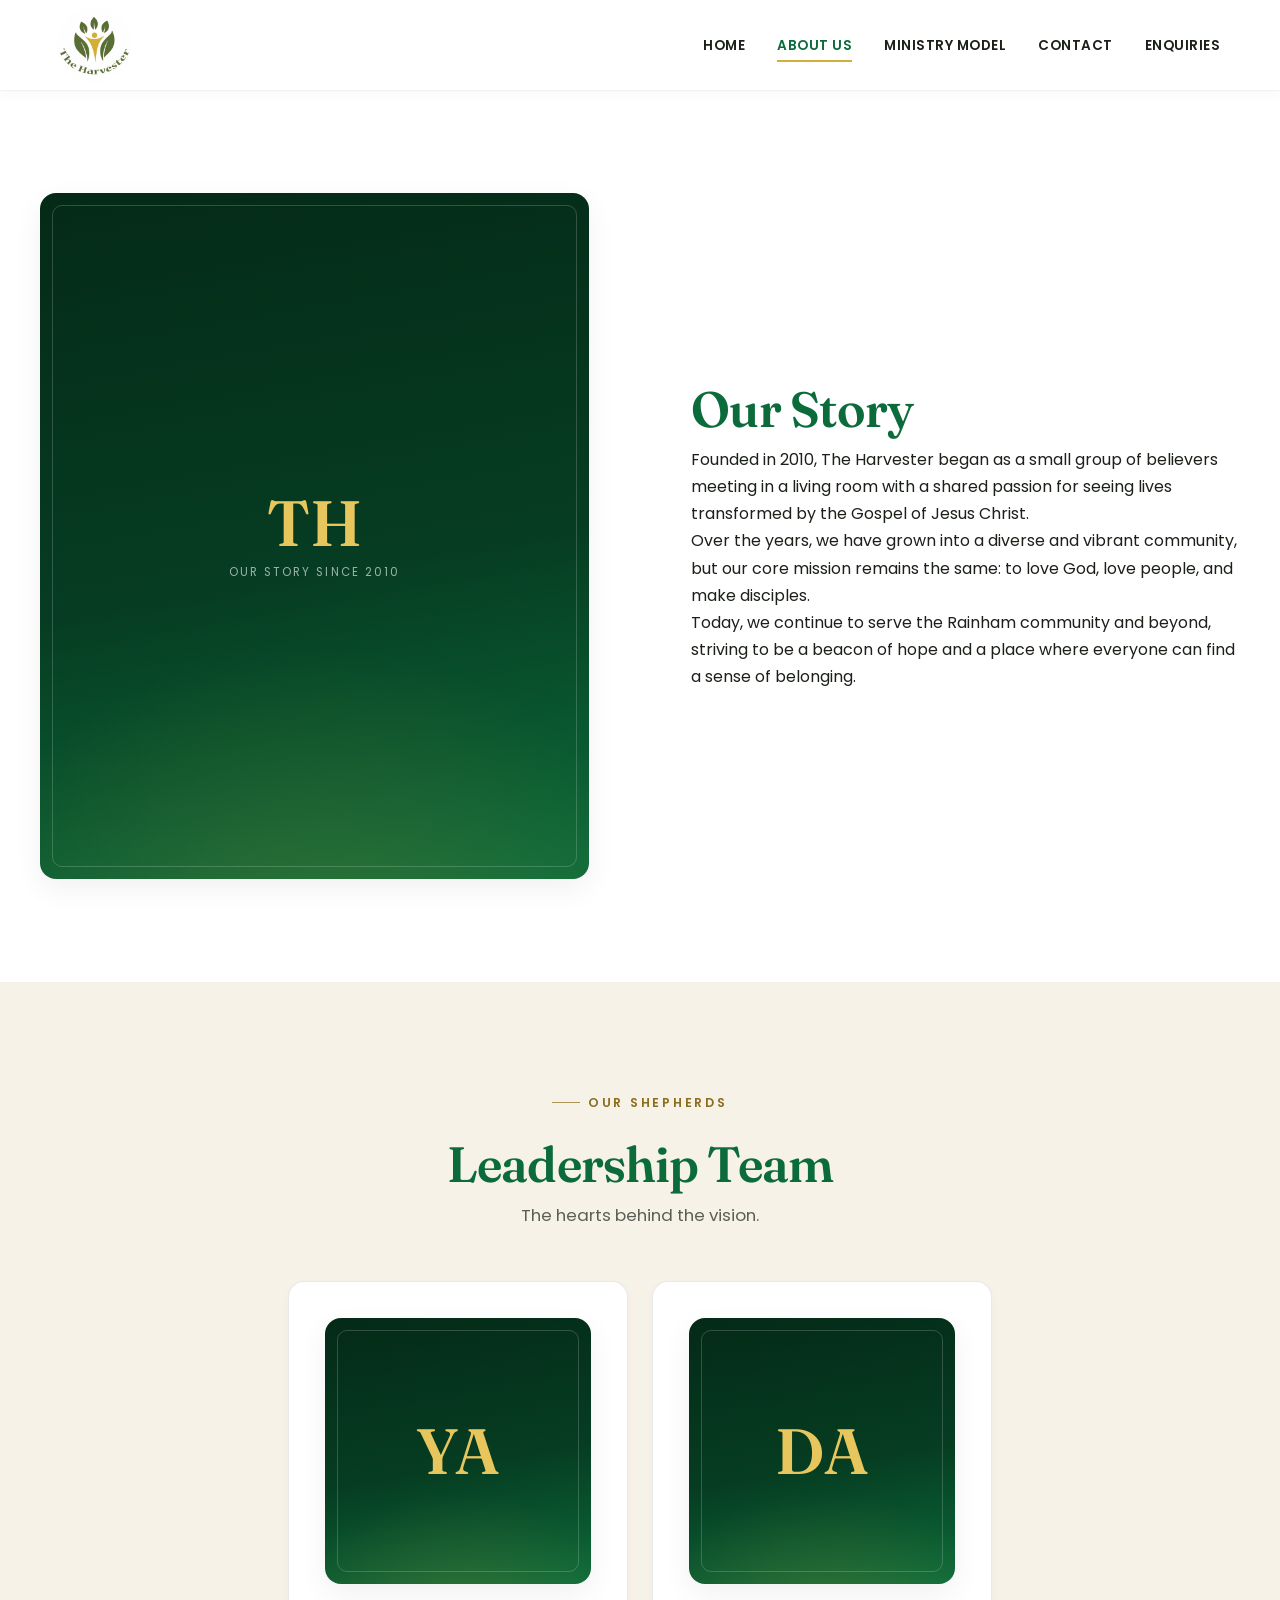
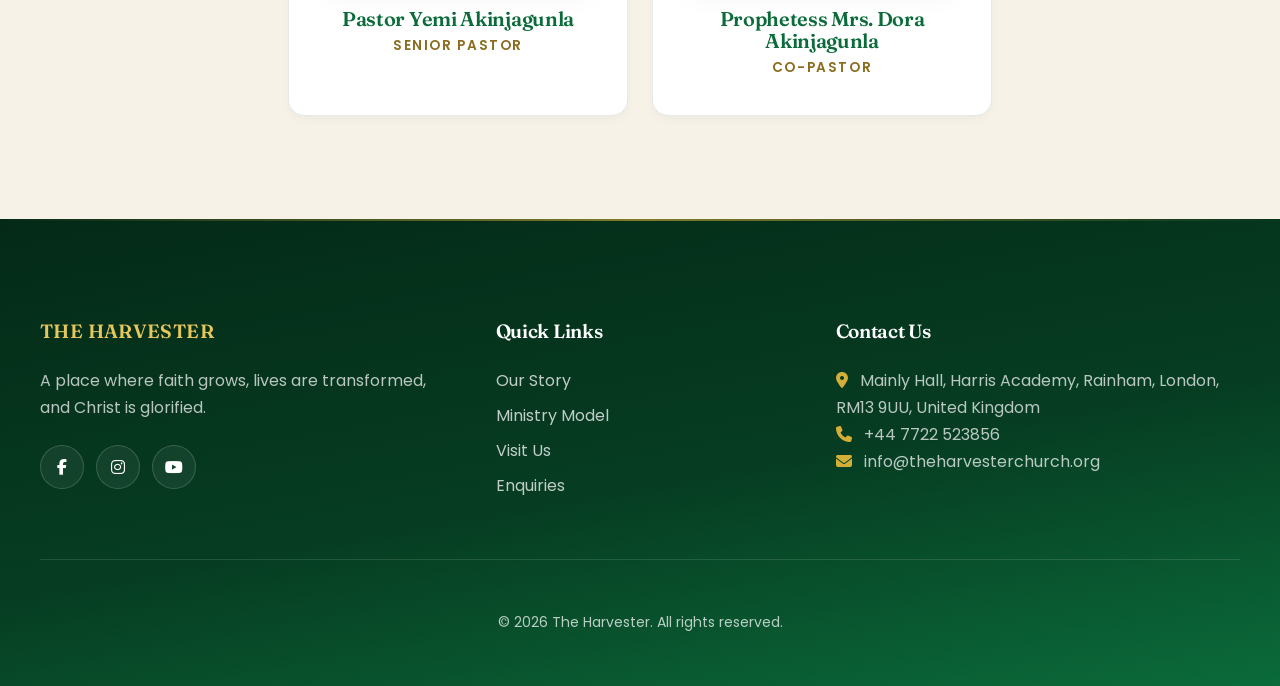
==== commit 74cc510a: "Update social links, add enquiries page, style contact options, and clean up layouts" ====
--- a/about.html
+++ b/about.html
@@ -1,16 +1,20 @@
 <!DOCTYPE html>
 <html lang="en">
+
 <head>
     <meta charset="UTF-8">
     <meta name="viewport" content="width=device-width, initial-scale=1.0">
-    <meta name="description" content="Learn about The Harvester - Our story, vision, mission, and the leadership team dedicated to serving our community.">
+    <meta name="description"
+        content="Learn about The Harvester - Our story, vision, mission, and the leadership team dedicated to serving our community.">
     <title>About Us | The Harvester</title>
-    
+
     <!-- Google Fonts -->
     <link rel="preconnect" href="https://fonts.googleapis.com">
     <link rel="preconnect" href="https://fonts.gstatic.com" crossorigin>
-    <link href="https://fonts.googleapis.com/css2?family=Playfair+Display:wght@700&family=Poppins:wght@300;400;500;600&display=swap" rel="stylesheet">
-    
+    <link
+        href="https://fonts.googleapis.com/css2?family=Fraunces:ital,opsz,wght@0,9..144,400;0,9..144,500;0,9..144,600;0,9..144,700;1,9..144,400;1,9..144,500&family=Poppins:wght@300;400;500;600&display=swap"
+        rel="stylesheet">
+
     <!-- CSS Files -->
     <link rel="stylesheet" href="css/variables.css">
     <link rel="stylesheet" href="css/reset.css">
@@ -18,10 +22,11 @@
     <link rel="stylesheet" href="css/components.css">
     <link rel="stylesheet" href="css/layout.css">
     <link rel="stylesheet" href="css/animations.css">
-    
+
     <!-- Font Awesome for Icons -->
     <link rel="stylesheet" href="https://cdnjs.cloudflare.com/ajax/libs/font-awesome/6.4.0/css/all.min.css">
 </head>
+
 <body>
     <header class="header">
         <div class="container">
@@ -29,15 +34,15 @@
                 <a href="index.html" class="nav__logo">
                     <img src="assets/images/logo.png" alt="The Harvester logo" class="nav__logo-img">
                 </a>
-                
+
                 <ul class="nav__list" id="nav-list">
                     <li><a href="index.html" class="nav__link">Home</a></li>
                     <li><a href="about.html" class="nav__link nav__link--active">About Us</a></li>
                     <li><a href="strategy.html" class="nav__link">Ministry Model</a></li>
+                    <li><a href="contact.html" class="nav__link">Contact</a></li>
                     <li><a href="enquiries.html" class="nav__link">Enquiries</a></li>
-                    <li><a href="contact.html" class="nav__link">Contact</a></li>
                 </ul>
-                
+
                 <button class="nav__toggle" id="nav-toggle" aria-label="Toggle Menu" aria-expanded="false">
                     <i class="fas fa-bars"></i>
                 </button>
@@ -46,103 +51,54 @@
     </header>
 
     <main>
-        <!-- Page Header -->
-        <section class="section bg-primary text-center">
-            <div class="container">
-                <h1 class="text-white animate-fade">About Us</h1>
-                <p class="text-white animate-fade" style="opacity: 0.8;">Our Story, Our Vision, and Our Heart for People.</p>
-            </div>
-        </section>
 
         <!-- Our Story -->
         <section class="section story">
             <div class="container story__container">
                 <div class="story__image reveal">
-                    <div style="background: #ddd; aspect-ratio: 4/5; border-radius: 8px; display: flex; align-items: center; justify-content: center;">
-                        <span>[Founder/History Image]</span>
+                    <div class="media-frame media-frame--portrait">
+                        <span class="media-frame__mark">
+                            <span class="media-frame__monogram">TH</span>
+                            <span class="media-frame__label">Our Story since 2010</span>
+                        </span>
                     </div>
                 </div>
                 <div class="story__content reveal">
                     <h2 class="section__title">Our Story</h2>
-                    <p>Founded in 2010, The Harvester began as a small group of believers meeting in a living room with a shared passion for seeing lives transformed by the Gospel of Jesus Christ.</p>
-                    <p>Over the years, we have grown into a diverse and vibrant community, but our core mission remains the same: to love God, love people, and make disciples.</p>
-                    <p>Today, we continue to serve the Rainham community and beyond, striving to be a beacon of hope and a place where everyone can find a sense of belonging.</p>
+                    <p>Founded in 2010, The Harvester began as a small group of believers meeting in a living room with
+                        a shared passion for seeing lives transformed by the Gospel of Jesus Christ.</p>
+                    <p>Over the years, we have grown into a diverse and vibrant community, but our core mission remains
+                        the same: to love God, love people, and make disciples.</p>
+                    <p>Today, we continue to serve the Rainham community and beyond, striving to be a beacon of hope and
+                        a place where everyone can find a sense of belonging.</p>
                 </div>
             </div>
         </section>
 
-        <!-- Vision & Mission -->
-        <section class="section bg-secondary">
-            <div class="container">
-                <div class="grid grid--2-col">
-                    <div class="card reveal">
-                        <h3 class="text-primary"><i class="fas fa-eye"></i> Our Vision</h3>
-                        <p>To see a world where every person experiences the life-changing love of Christ and fulfills their God-given purpose.</p>
-                    </div>
-                    <div class="card reveal">
-                        <h3 class="text-primary"><i class="fas fa-bullseye"></i> Our Mission</h3>
-                        <p>To create a welcoming environment where people can encounter God, grow in faith, and be equipped to serve others.</p>
-                    </div>
-                </div>
-            </div>
-        </section>
-
-        <!-- Core Values -->
-        <section class="section values">
-            <div class="container">
-                <div class="section__header text-center reveal">
-                    <h2 class="section__title">Our Core Values</h2>
-                    <p class="section__subtitle">The principles that guide everything we do.</p>
-                </div>
-                
-                <div class="values-grid">
-                    <div class="value-item reveal">
-                        <div class="value-item__number">01</div>
-                        <h3>Faithfulness</h3>
-                        <p>Staying true to God's Word and His calling in all we do.</p>
-                    </div>
-                    <div class="value-item reveal">
-                        <div class="value-item__number">02</div>
-                        <h3>Community</h3>
-                        <p>Building meaningful relationships and supporting one another.</p>
-                    </div>
-                    <div class="value-item reveal">
-                        <div class="value-item__number">03</div>
-                        <h3>Excellence</h3>
-                        <p>Giving our best in every aspect of our ministry.</p>
-                    </div>
-                    <div class="value-item reveal">
-                        <div class="value-item__number">04</div>
-                        <h3>Service</h3>
-                        <p>Actively demonstrating Christ's love through practical help.</p>
-                    </div>
-                </div>
-            </div>
-        </section>
 
         <!-- Leadership Team -->
         <section class="section bg-secondary">
             <div class="container">
                 <div class="section__header text-center reveal">
+                    <span class="eyebrow eyebrow--center">Our shepherds</span>
                     <h2 class="section__title">Leadership Team</h2>
                     <p class="section__subtitle">The hearts behind the vision.</p>
                 </div>
-                
+
                 <div class="leadership-grid">
                     <div class="card leadership-card reveal">
-                        <div class="leadership-card__image" style="background: #eee; height: 250px; border-radius: 4px; margin-bottom: 1rem;"></div>
+                        <div class="media-frame media-frame--headshot leadership-card__image">
+                            <span class="media-frame__monogram">YA</span>
+                        </div>
                         <h3>Pastor Yemi Akinjagunla</h3>
                         <p class="text-gold">Senior Pastor</p>
                     </div>
                     <div class="card leadership-card reveal">
-                        <div class="leadership-card__image" style="background: #eee; height: 250px; border-radius: 4px; margin-bottom: 1rem;"></div>
-                        <h3>Pastor Mrs. Dora Akinjagunla</h3>
+                        <div class="media-frame media-frame--headshot leadership-card__image">
+                            <span class="media-frame__monogram">DA</span>
+                        </div>
+                        <h3>Prophetess Mrs. Dora Akinjagunla</h3>
                         <p class="text-gold">Co-Pastor</p>
-                    </div>
-                    <div class="card leadership-card reveal">
-                        <div class="leadership-card__image" style="background: #eee; height: 250px; border-radius: 4px; margin-bottom: 1rem;"></div>
-                        <h3>Elder Michael Smith</h3>
-                        <p class="text-gold">Executive Pastor</p>
                     </div>
                 </div>
             </div>
@@ -155,17 +111,25 @@
                 <div class="footer__col">
                     <h3 class="footer__title nav__logo">THE HARVESTER</h3>
                     <p>A place where faith grows, lives are transformed, and Christ is glorified.</p>
+                    <div class="footer__social">
+                        <a href="https://www.facebook.com/The%20Harvester" target="_blank" rel="noopener noreferrer" class="social-link" aria-label="Facebook"><i class="fab fa-facebook-f"></i></a>
+                        <a href="https://www.instagram.com/theharvesterministry3" target="_blank" rel="noopener noreferrer" class="social-link" aria-label="Instagram"><i class="fab fa-instagram"></i></a>
+                        <a href="https://www.youtube.com/theharvesterminisry5309" target="_blank" rel="noopener noreferrer" class="social-link" aria-label="YouTube"><i class="fab fa-youtube"></i></a>
+                    </div>
                 </div>
                 <div class="footer__col">
                     <h4 class="footer__title">Quick Links</h4>
                     <ul class="footer__links">
                         <li><a href="about.html" class="footer__link">Our Story</a></li>
+                        <li><a href="strategy.html" class="footer__link">Ministry Model</a></li>
                         <li><a href="contact.html" class="footer__link">Visit Us</a></li>
+                        <li><a href="enquiries.html" class="footer__link">Enquiries</a></li>
                     </ul>
                 </div>
                 <div class="footer__col">
                     <h4 class="footer__title">Contact Us</h4>
-                    <p><i class="fas fa-location-dot"></i> Mainly Hall, Harris Academy, Rainham, London, RM13 9UU, United Kingdom</p>
+                    <p><i class="fas fa-location-dot"></i> Mainly Hall, Harris Academy, Rainham, London, RM13 9UU,
+                        United Kingdom</p>
                     <p><i class="fas fa-phone"></i> +44 7722 523856</p>
                     <p><i class="fas fa-envelope"></i> info@theharvesterchurch.org</p>
                 </div>
@@ -178,9 +142,5 @@
 
     <script src="js/main.js"></script>
 </body>
-</html>
 
-
-
-
-
+</html>
--- a/css/variables.css
+++ b/css/variables.css
@@ -1,25 +1,34 @@
 :root {
-    /* Colors - Maintaining premium palette */
-    --color-primary: #0B6B3A;
+    /* Colors - "Golden Hour over the Field" palette */
+    --color-primary: #0B6B3A;          /* Field - primary brand green */
     --color-primary-dark: #084d2a;
-    --color-primary-light: #128a4c;
-    --color-gold: #D4AF37;
+    --color-primary-light: #128a4c;    /* Sprout */
+    --color-canopy: #063D22;           /* deep green for hero + dark bands */
+    --color-canopy-deep: #042A17;      /* deepest green, top of the hero sky */
+    --color-gold: #D4AF37;             /* Harvest Gold - accent / decor */
     --color-gold-light: #e6c65d;
     --color-gold-dark: #a68a2b;
+    --color-gold-ink: #8A6D1F;         /* Burnished - accessible gold for text on light */
     --color-bg: #FFFFFF;
-    --color-bg-secondary: #FBF9F3;
-    --color-text: #1A1A1A;
-    --color-text-light: #555555;
+    --color-bg-secondary: #F7F2E7;     /* Wheat Ivory - warm field light */
+    --color-text: #1B2019;             /* warm Ink (subtle green undertone) */
+    --color-text-light: #5A5F55;       /* muted warm grey-green */
     --color-white: #FFFFFF;
-    
+    --color-gray-light: #EFEADD;       /* soft warm surface (form inputs) */
+    --color-line: rgba(11, 55, 34, 0.10); /* hairline on light */
+
     /* Gradients */
     --gradient-primary: linear-gradient(135deg, var(--color-primary), var(--color-primary-dark));
-    --gradient-gold: linear-gradient(135deg, var(--color-gold), var(--color-gold-dark));
+    --gradient-gold: linear-gradient(135deg, var(--color-gold-light), var(--color-gold-dark));
     --gradient-glass: linear-gradient(135deg, rgba(255, 255, 255, 0.9), rgba(255, 255, 255, 0.7));
+    /* Signature hero ground: canopy sky with a golden-hour light-well rising from the field */
+    --gradient-canopy: linear-gradient(170deg, var(--color-canopy-deep) 0%, var(--color-canopy) 55%, var(--color-primary) 100%);
+    --gradient-goldwell: radial-gradient(120% 80% at 50% 118%, rgba(230, 198, 93, 0.55) 0%, rgba(212, 175, 55, 0.28) 22%, rgba(212, 175, 55, 0.06) 44%, transparent 62%);
 
     /* Typography */
-    --font-heading: 'Playfair Display', serif;
-    --font-body: 'Poppins', sans-serif;
+    --font-heading: 'Fraunces', Georgia, 'Times New Roman', serif;
+    --font-body: 'Poppins', system-ui, sans-serif;
+    --focus-ring: 0 0 0 3px rgba(212, 175, 55, 0.55);
 
     /* Responsive Spacing Scale (8px base) */
     --spacing-xs: clamp(0.5rem, 1vw, 0.75rem);   /* 8px - 12px */
--- a/css/base.css
+++ b/css/base.css
@@ -7,14 +7,63 @@
 
 h1, h2, h3, h4, h5, h6 {
     font-family: var(--font-heading);
-    font-weight: 700;
-    line-height: 1.2;
+    font-weight: 600;
+    font-optical-sizing: auto;
+    line-height: 1.12;
+    letter-spacing: -0.015em;
     color: var(--color-primary);
 }
 
-h1 { font-size: clamp(2.25rem, 6vw, 4.5rem); }
-h2 { font-size: clamp(1.75rem, 4vw, 3rem); }
-h3 { font-size: clamp(1.25rem, 3vw, 2rem); }
+h1 { font-size: clamp(2.4rem, 6.2vw, 4.75rem); font-weight: 600; }
+h2 { font-size: clamp(1.9rem, 4vw, 3.1rem); }
+h3 { font-size: clamp(1.25rem, 3vw, 1.9rem); }
+
+/* Eyebrow / kicker — the utility face, formalized */
+.eyebrow {
+    display: inline-flex;
+    align-items: center;
+    gap: 0.6em;
+    font-family: var(--font-body);
+    font-weight: 600;
+    font-size: 0.78rem;
+    text-transform: uppercase;
+    letter-spacing: 0.22em;
+    color: var(--color-gold-ink);
+    margin-bottom: var(--spacing-sm);
+}
+
+.eyebrow::before {
+    content: '';
+    width: 1.75rem;
+    height: 1px;
+    background: currentColor;
+    opacity: 0.7;
+}
+
+.eyebrow--center { justify-content: center; }
+.eyebrow--light { color: var(--color-gold-light); }
+
+/* Seed divider — the one repeated flourish */
+.leaf-divider {
+    display: flex;
+    align-items: center;
+    justify-content: center;
+    gap: 0.9rem;
+    color: var(--color-gold);
+    margin: var(--spacing-sm) auto 0;
+    font-size: 0.95rem;
+}
+
+.leaf-divider::before,
+.leaf-divider::after {
+    content: '';
+    width: clamp(2rem, 8vw, 4rem);
+    height: 1px;
+    background: linear-gradient(90deg, transparent, currentColor);
+    opacity: 0.6;
+}
+
+.leaf-divider::after { transform: scaleX(-1); }
 
 .container {
     max-width: var(--container-max-width);
@@ -32,11 +81,18 @@
 }
 
 .text-center { text-align: center; }
-.text-gold { color: var(--color-gold); }
+.text-gold { color: var(--color-gold-ink); }
 .text-primary { color: var(--color-primary); }
+.text-white { color: var(--color-white); }
 
 .bg-secondary { background-color: var(--color-bg-secondary); }
 .bg-primary { background-color: var(--color-primary); color: var(--color-white); }
+
+.no-padding { padding: 0 !important; }
+
+/* Headings inside dark bands read as ivory, not brand green */
+.bg-primary h1, .bg-primary h2, .bg-primary h3,
+.page-header h1, .page-header h2, .page-header h3 { color: var(--color-white); }
 
 /* Screen Reader Only */
 .sr-only {
--- a/css/components.css
+++ b/css/components.css
@@ -44,12 +44,50 @@
 
 .btn--gold {
     background: var(--gradient-gold);
-    color: var(--color-white);
+    color: var(--color-canopy-deep);
+    box-shadow: 0 8px 22px rgba(212, 175, 55, 0.28);
 }
 
 .btn--gold:hover {
-    box-shadow: 0 10px 20px rgba(212, 175, 55, 0.3);
+    box-shadow: 0 14px 30px rgba(212, 175, 55, 0.42);
     transform: translateY(-3px);
+}
+
+/* WhatsApp button */
+.btn--whatsapp {
+    background: #25D366;
+    color: #fff;
+    box-shadow: 0 8px 22px rgba(37, 211, 102, 0.28);
+    gap: 0.5rem;
+}
+
+.btn--whatsapp:hover {
+    background: #1ebe5d;
+    box-shadow: 0 14px 30px rgba(37, 211, 102, 0.42);
+    transform: translateY(-3px);
+    color: #fff;
+}
+
+/* Email button */
+.btn--email {
+    background: #EA4335;
+    color: #fff;
+    box-shadow: 0 8px 22px rgba(234, 67, 53, 0.28);
+    gap: 0.5rem;
+}
+
+.btn--email:hover {
+    background: #d33426;
+    box-shadow: 0 14px 30px rgba(234, 67, 53, 0.42);
+    transform: translateY(-3px);
+    color: #fff;
+}
+
+.btn--gold i,
+.btn--whatsapp i,
+.btn--email i {
+    font-size: 1.1rem;
+    margin-right: 0.4rem;
 }
 
 .btn--outline {
@@ -63,20 +101,45 @@
     transform: translateY(-3px);
 }
 
+/* Ghost — for use on the dark canopy hero */
+.btn--ghost {
+    border: 1.5px solid rgba(255, 255, 255, 0.55);
+    color: var(--color-white);
+    background: rgba(255, 255, 255, 0.04);
+    backdrop-filter: blur(2px);
+}
+
+.btn--ghost:hover {
+    background: var(--color-white);
+    color: var(--color-canopy);
+    border-color: var(--color-white);
+    transform: translateY(-3px);
+}
+
+/* Visible keyboard focus everywhere */
+a:focus-visible,
+button:focus-visible,
+.btn:focus-visible,
+.form__input:focus-visible,
+.social-link:focus-visible {
+    outline: none;
+    box-shadow: var(--focus-ring);
+}
+
 /* Cards - Premium Styling */
 .card {
     background: var(--color-white);
-    padding: var(--spacing-sm);
+    padding: clamp(1.5rem, 3vw, 2.25rem);
     border-radius: var(--radius-md);
     box-shadow: var(--shadow-sm);
     transition: var(--transition-base);
-    border: 1px solid rgba(0, 0, 0, 0.03);
+    border: 1px solid var(--color-line);
 }
 
 .card:hover {
-    transform: translateY(-10px);
+    transform: translateY(-8px);
     box-shadow: var(--shadow-lg);
-    border-color: rgba(11, 107, 58, 0.1);
+    border-color: rgba(212, 175, 55, 0.35);
 }
 
 /* Service Card */
@@ -85,13 +148,45 @@
     display: flex;
     flex-direction: column;
     align-items: center;
-    gap: var(--spacing-sm);
-}
+    gap: var(--spacing-xs);
+    position: relative;
+    overflow: hidden;
+}
+
+/* thin gold seam at the top edge, revealed on hover */
+.service-card::before {
+    content: '';
+    position: absolute;
+    inset: 0 0 auto 0;
+    height: 3px;
+    background: var(--gradient-gold);
+    transform: scaleX(0);
+    transform-origin: left;
+    transition: transform var(--transition-base);
+}
+
+.service-card:hover::before { transform: scaleX(1); }
 
 .service-card__icon {
-    font-size: 2.5rem;
-    color: var(--color-gold);
+    display: inline-flex;
+    align-items: center;
+    justify-content: center;
+    width: 4.5rem;
+    height: 4.5rem;
     margin-bottom: var(--spacing-xs);
+    font-size: 1.75rem;
+    color: var(--color-gold-ink);
+    background: radial-gradient(circle at 50% 35%, rgba(212, 175, 55, 0.18), rgba(212, 175, 55, 0.06));
+    border: 1px solid rgba(212, 175, 55, 0.4);
+    border-radius: 50%;
+    transition: var(--transition-base);
+}
+
+.service-card:hover .service-card__icon {
+    color: var(--color-canopy);
+    background: var(--gradient-gold);
+    border-color: transparent;
+    transform: translateY(-2px);
 }
 
 .service-card__title {
@@ -101,6 +196,7 @@
 .service-card__time {
     font-weight: 600;
     color: var(--color-primary);
+    letter-spacing: 0.01em;
 }
 
 .service-card__desc {
@@ -115,54 +211,77 @@
     gap: var(--spacing-md);
 }
 
+/* Event cards live on the dark canopy band -> glass-on-green */
 .event-card {
     display: flex;
     flex-direction: column;
     align-items: flex-start;
+    gap: var(--spacing-xs);
+    background: rgba(255, 255, 255, 0.06);
+    border: 1px solid rgba(255, 255, 255, 0.12);
+    backdrop-filter: blur(6px);
+    -webkit-backdrop-filter: blur(6px);
+}
+
+.event-card:hover {
+    background: rgba(255, 255, 255, 0.1);
+    border-color: rgba(212, 175, 55, 0.5);
 }
 
 .event-card__date {
-    background: var(--color-gold);
+    display: inline-flex;
+    flex-direction: column;
+    align-items: center;
+    line-height: 1;
+    background: var(--gradient-gold);
+    color: var(--color-canopy-deep);
+    padding: 0.5rem 0.85rem;
+    font-family: var(--font-heading);
+    font-weight: 600;
+    font-size: 1.15rem;
+    border-radius: var(--radius-sm);
+    margin-bottom: var(--spacing-xs);
+    letter-spacing: 0.02em;
+}
+
+.event-card__title {
+    font-size: 1.35rem;
     color: var(--color-white);
-    padding: 0.25rem 0.75rem;
-    font-weight: 700;
-    font-size: 0.8rem;
-    border-radius: 4px;
-    margin-bottom: var(--spacing-sm);
-}
-
-.event-card__title {
-    font-size: 1.25rem;
-    margin-bottom: var(--spacing-xs);
 }
 
 .event-card__info {
     font-size: 0.875rem;
-    color: var(--color-text-light);
+    color: rgba(255, 255, 255, 0.72);
 }
 
 .event-card__info i {
-    color: var(--color-primary);
+    color: var(--color-gold-light);
     margin-right: 5px;
 }
 
-/* Value Item */
+/* Value Item — meaning-bearing seed glyph instead of arbitrary numbers */
 .values-grid {
     display: grid;
-    grid-template-columns: repeat(auto-fit, minmax(250px, 1fr));
-    gap: var(--spacing-lg);
+    grid-template-columns: repeat(auto-fit, minmax(220px, 1fr));
+    gap: var(--spacing-md);
 }
 
 .value-item {
     text-align: center;
-}
-
-.value-item__number {
-    font-family: var(--font-heading);
-    font-size: 3rem;
-    color: rgba(11, 107, 58, 0.1);
-    margin-bottom: -1.5rem;
-    font-weight: 700;
+    padding: var(--spacing-sm);
+}
+
+.value-item__icon {
+    display: inline-flex;
+    align-items: center;
+    justify-content: center;
+    width: 3.75rem;
+    height: 3.75rem;
+    margin-bottom: var(--spacing-sm);
+    font-size: 1.4rem;
+    color: var(--color-primary);
+    background: rgba(11, 107, 58, 0.07);
+    border-radius: 50%;
 }
 
 .value-item h3 {
@@ -175,14 +294,48 @@
     color: var(--color-text-light);
 }
 
+/* Value Card (Ministry Model core values) */
+.value-card {
+    background: var(--color-white);
+    border: 1px solid var(--color-line);
+    border-left: 3px solid var(--color-gold);
+    border-radius: var(--radius-sm);
+    padding: var(--spacing-sm);
+    transition: var(--transition-base);
+}
+
+.value-card:hover {
+    border-left-color: var(--color-primary);
+    box-shadow: var(--shadow-sm);
+    transform: translateX(4px);
+}
+
+.value-card h3 {
+    font-size: 1.2rem;
+    margin-bottom: 0.35rem;
+}
+
+.value-card p { color: var(--color-text-light); }
+
 /* Leadership Card */
 .leadership-card {
     text-align: center;
 }
 
+.leadership-card__image {
+    margin-bottom: var(--spacing-sm);
+}
+
 .leadership-card h3 {
     font-size: 1.25rem;
     margin-bottom: 0.25rem;
+}
+
+.leadership-card .text-gold {
+    font-size: 0.85rem;
+    font-weight: 600;
+    text-transform: uppercase;
+    letter-spacing: 0.12em;
 }
 
 /* Forms */
@@ -213,18 +366,21 @@
 }
 
 .form__input {
-    padding: 0.75rem 1rem;
-    border: 1px solid #ddd;
-    border-radius: 4px;
+    padding: 0.85rem 1.05rem;
+    border: 1px solid var(--color-line);
+    border-radius: var(--radius-sm);
     background-color: var(--color-gray-light);
+    color: var(--color-text);
     transition: var(--transition-base);
 }
+
+.form__input::placeholder { color: var(--color-text-light); opacity: 0.75; }
 
 .form__input:focus {
     outline: none;
     border-color: var(--color-primary);
     background-color: var(--color-white);
-    box-shadow: 0 0 0 3px rgba(11, 107, 58, 0.1);
+    box-shadow: 0 0 0 3px rgba(11, 107, 58, 0.12);
 }
 
 .form__error {
@@ -247,6 +403,280 @@
     border: 1px solid #c8e6c9;
 }
 
+.form__message--error {
+    display: block;
+    background-color: #fdecea;
+    color: #d32f2f;
+    border: 1px solid #f5c6c2;
+}
+
 .btn--full {
     width: 100%;
 }
+
+/* ==========================================================================
+   Formalized components (previously referenced in markup, unstyled)
+   ========================================================================== */
+
+/* Generic responsive grid */
+.grid {
+    display: grid;
+    gap: var(--spacing-md);
+}
+
+.grid--2-col {
+    grid-template-columns: 1fr;
+}
+
+@media (min-width: 768px) {
+    .grid--2-col { grid-template-columns: repeat(2, 1fr); }
+}
+
+/* Section subtitle */
+.section__subtitle {
+    color: var(--color-text-light);
+    max-width: 56ch;
+    margin: 0 auto;
+    font-size: 1.05rem;
+}
+
+/* Contact detail row */
+.contact-detail {
+    display: flex;
+    align-items: flex-start;
+    gap: 1rem;
+}
+
+.contact-detail > i {
+    flex-shrink: 0;
+    display: inline-flex;
+    align-items: center;
+    justify-content: center;
+    width: 3rem;
+    height: 3rem;
+    border-radius: 50%;
+    background: rgba(11, 107, 58, 0.07);
+    color: var(--color-primary);
+    font-size: 1.1rem;
+}
+
+.contact-detail h3,
+.contact-detail h4 {
+    color: var(--color-text);
+    margin-bottom: 0.15rem;
+}
+
+.contact-detail p { color: var(--color-text-light); margin: 0; }
+
+/* Contact Page Social Row Brand Colors */
+.contact-detail .fa-facebook-f {
+    background: rgba(24, 119, 242, 0.1);
+    color: #1877F2;
+}
+.contact-detail .fa-instagram {
+    background: rgba(225, 48, 108, 0.1);
+    color: #E1306C;
+}
+.contact-detail .fa-youtube {
+    background: rgba(255, 0, 0, 0.1);
+    color: #FF0000;
+}
+
+/* Social links */
+.social-link {
+    display: inline-flex;
+    align-items: center;
+    justify-content: center;
+    width: 2.75rem;
+    height: 2.75rem;
+    border-radius: 50%;
+    border: 1px solid var(--color-line);
+    color: var(--color-primary);
+    background: var(--color-white);
+    transition: var(--transition-base);
+}
+
+.social-link:hover {
+    background: var(--gradient-primary);
+    color: var(--color-white);
+    border-color: transparent;
+    transform: translateY(-3px);
+    box-shadow: var(--shadow-sm);
+}
+
+/* Social brand colours */
+.social-link[aria-label="Facebook"] { color: #1877F2; border-color: rgba(24, 119, 242, 0.3); }
+.social-link[aria-label="Instagram"] { color: #E1306C; border-color: rgba(225, 48, 108, 0.3); }
+.social-link[aria-label="YouTube"]   { color: #FF0000; border-color: rgba(255, 0, 0, 0.3); }
+
+.social-link[aria-label="Facebook"]:hover  { background: #1877F2; border-color: transparent; }
+.social-link[aria-label="Instagram"]:hover { background: linear-gradient(45deg, #FD1D1D, #E1306C, #833AB4); border-color: transparent; }
+.social-link[aria-label="YouTube"]:hover   { background: #FF0000; border-color: transparent; }
+
+/* Strategy (Ministry Model) list blocks */
+.strategy-list,
+.strategy-block ol,
+.strategy-block ul,
+.strategy-sublist {
+    padding-left: 0;
+    margin-top: var(--spacing-sm);
+    display: flex;
+    flex-direction: column;
+    gap: 0.75rem;
+}
+
+.strategy-list li,
+.strategy-sublist li,
+.strategy-block ol > li,
+.strategy-block ul > li {
+    position: relative;
+    padding-left: 1.75rem;
+    color: var(--color-text-light);
+}
+
+.strategy-list li strong { color: var(--color-text); }
+
+.strategy-list li::before,
+.strategy-block ul > li::before {
+    content: '\f4d8'; /* fa-seedling */
+    font-family: 'Font Awesome 6 Free';
+    font-weight: 900;
+    position: absolute;
+    left: 0;
+    top: 0.05em;
+    color: var(--color-gold-ink);
+    font-size: 0.85em;
+}
+
+.strategy-block { margin-top: var(--spacing-sm); }
+
+.strategy-block ol { counter-reset: strat; }
+
+.strategy-block ol > li {
+    counter-increment: strat;
+}
+
+.strategy-block ol > li::before {
+    content: counter(strat);
+    font-family: var(--font-heading);
+    font-weight: 600;
+    font-size: 0.9em;
+    color: var(--color-primary);
+    background: rgba(11, 107, 58, 0.08);
+    width: 1.4rem;
+    height: 1.4rem;
+    border-radius: 50%;
+    display: inline-flex;
+    align-items: center;
+    justify-content: center;
+    position: absolute;
+    left: 0;
+    top: 0.05em;
+}
+
+.strategy-sublist {
+    margin-top: 0.75rem;
+    margin-left: 1.75rem;
+}
+
+.strategy-sublist li::before {
+    content: '\f105'; /* fa-angle-right */
+    font-family: 'Font Awesome 6 Free';
+    font-weight: 900;
+    position: absolute;
+    left: 0;
+    top: 0.05em;
+    color: var(--color-gold-ink);
+}
+
+.strategy-block h3 {
+    font-size: 1.3rem;
+    margin-bottom: 0.5rem;
+    color: var(--color-primary);
+}
+
+/* Ministry Model section cards get generous internal rhythm */
+.strategy-overview .card + .card { margin-top: var(--spacing-md); }
+.strategy-overview .card > p { margin-top: 0.75rem; color: var(--color-text-light); }
+.strategy-overview .card > p strong { color: var(--color-text); }
+
+/* Scripture band — quiet typographic moment */
+.scripture {
+    background: var(--color-bg-secondary);
+    text-align: center;
+}
+
+.scripture__quote {
+    font-family: var(--font-heading);
+    font-style: italic;
+    font-weight: 400;
+    font-size: clamp(1.5rem, 3.6vw, 2.6rem);
+    line-height: 1.3;
+    color: var(--color-primary);
+    max-width: 20ch;
+    margin: 0 auto;
+    text-wrap: balance;
+}
+
+.scripture__ref {
+    display: block;
+    margin-top: var(--spacing-sm);
+    font-family: var(--font-body);
+    font-style: normal;
+    font-weight: 600;
+    font-size: 0.8rem;
+    letter-spacing: 0.2em;
+    text-transform: uppercase;
+    color: var(--color-gold-ink);
+}
+
+/* CSS image placeholder — photo-ready slot, looks intentional empty */
+.media-frame {
+    position: relative;
+    border-radius: var(--radius-md);
+    overflow: hidden;
+    background:
+        radial-gradient(120% 90% at 50% 120%, rgba(212, 175, 55, 0.22), transparent 60%),
+        var(--gradient-canopy);
+    display: flex;
+    align-items: center;
+    justify-content: center;
+    color: rgba(255, 255, 255, 0.9);
+    box-shadow: var(--shadow-md);
+}
+
+.media-frame::after {
+    content: '';
+    position: absolute;
+    inset: 0.75rem;
+    border: 1px solid rgba(255, 255, 255, 0.18);
+    border-radius: calc(var(--radius-md) - 6px);
+    pointer-events: none;
+}
+
+.media-frame--portrait { aspect-ratio: 4 / 5; }
+.media-frame--headshot { aspect-ratio: 1 / 1; }
+
+.media-frame__mark {
+    display: flex;
+    flex-direction: column;
+    align-items: center;
+    gap: 0.5rem;
+    text-align: center;
+}
+
+.media-frame__monogram {
+    font-family: var(--font-heading);
+    font-weight: 600;
+    font-size: clamp(2.5rem, 8vw, 4rem);
+    color: var(--color-gold-light);
+    line-height: 1;
+}
+
+.media-frame__label {
+    font-family: var(--font-body);
+    font-size: 0.72rem;
+    letter-spacing: 0.18em;
+    text-transform: uppercase;
+    color: rgba(255, 255, 255, 0.6);
+}
--- a/css/layout.css
+++ b/css/layout.css
@@ -45,13 +45,33 @@
 }
 
 .nav__link {
+    position: relative;
     font-weight: 600;
     font-size: 0.85rem;
     text-transform: uppercase;
     letter-spacing: 0.5px;
     color: var(--color-text);
-    padding: 0.5rem 0.75rem;
-}
+    padding: 0.5rem 0.25rem;
+    transition: color var(--transition-fast);
+}
+
+.nav__link::after {
+    content: '';
+    position: absolute;
+    left: 0.25rem;
+    right: 0.25rem;
+    bottom: 0.1rem;
+    height: 2px;
+    background: var(--color-gold);
+    transform: scaleX(0);
+    transform-origin: left;
+    transition: transform var(--transition-base);
+}
+
+.nav__link:hover { color: var(--color-primary); }
+.nav__link:hover::after,
+.nav__link--active::after { transform: scaleX(1); }
+.nav__link--active { color: var(--color-primary); }
 
 /* Mobile Nav Optimization */
 @media (max-width: 1023px) {
@@ -130,25 +150,125 @@
     }
 }
 
-/* Hero Section - Better Density */
+/* ==========================================================================
+   Hero — the signature: "Golden Hour over the Field" (CSS only, no image)
+   ========================================================================== */
 .hero {
-    min-height: clamp(500px, 80vh, 800px);
+    position: relative;
+    min-height: clamp(560px, 88vh, 860px);
     display: flex;
     align-items: center;
-    padding: var(--spacing-lg) 0;
-    background: linear-gradient(rgba(11, 107, 58, 0.65), rgba(11, 107, 58, 0.65)), url('../assets/images/hero-bg.jpg') center/cover no-repeat;
+    padding: var(--spacing-xl) 0 var(--spacing-lg);
+    background: var(--gradient-canopy);
     color: var(--color-white);
     text-align: center;
+    overflow: hidden;
+    isolation: isolate;
+}
+
+/* Layer 1: the golden-hour light-well rising from the horizon (ambient) */
+.hero::before {
+    content: '';
+    position: absolute;
+    inset: -10% -10% 0;
+    background: var(--gradient-goldwell);
+    z-index: -2;
+    transform-origin: 50% 100%;
+    animation: heroGlow 12s ease-in-out infinite alternate;
+}
+
+/* Layer 2: faint field furrows fanning up from the bottom edge */
+.hero::after {
+    content: '';
+    position: absolute;
+    left: 50%;
+    bottom: 0;
+    width: 160%;
+    height: 42%;
+    transform: translateX(-50%);
+    background: repeating-linear-gradient(
+        95deg,
+        transparent 0 38px,
+        rgba(212, 175, 55, 0.10) 38px 39px
+    );
+    -webkit-mask-image: linear-gradient(to top, #000 0%, transparent 100%);
+    mask-image: linear-gradient(to top, #000 0%, transparent 100%);
+    z-index: -1;
+    pointer-events: none;
+}
+
+.hero__content {
+    max-width: 900px;
+    margin: 0 auto;
+}
+
+.hero .hero__eyebrow {
+    justify-content: center;
+    color: var(--color-gold-light);
+}
+
+.hero__title {
+    font-size: clamp(2.75rem, 7.5vw, 5.5rem);
+    font-weight: 600;
+    letter-spacing: -0.02em;
+    line-height: 1.04;
+    color: var(--color-white);
+    text-wrap: balance;
+}
+
+.hero__title .text-gold {
+    color: var(--color-gold-light);
+    font-style: italic;
 }
 
 .hero__subtitle {
-    font-size: clamp(1rem, 4vw, 1.25rem);
-    margin-bottom: var(--spacing-md);
-    max-width: 700px;
-    margin-left: auto;
-    margin-right: auto;
+    font-size: clamp(1.05rem, 2.2vw, 1.3rem);
+    margin: var(--spacing-sm) auto var(--spacing-md);
+    max-width: 640px;
     line-height: 1.6;
-}
+    color: rgba(255, 255, 255, 0.85);
+}
+
+/* Scroll cue at the base of the hero */
+.hero__cue {
+    position: absolute;
+    left: 50%;
+    bottom: 1.5rem;
+    transform: translateX(-50%);
+    color: rgba(255, 255, 255, 0.55);
+    font-size: 1.1rem;
+    z-index: 0;
+    animation: heroCue 2.2s ease-in-out infinite;
+}
+
+/* ==========================================================================
+   Page header — inner pages share the canopy signature (shorter)
+   ========================================================================== */
+.page-header {
+    position: relative;
+    background: var(--gradient-canopy);
+    color: var(--color-white);
+    text-align: center;
+    padding: calc(var(--spacing-lg) + var(--spacing-sm)) 0 var(--spacing-lg);
+    overflow: hidden;
+    isolation: isolate;
+}
+
+.page-header::before {
+    content: '';
+    position: absolute;
+    inset: -20% -10% 0;
+    background: var(--gradient-goldwell);
+    z-index: -1;
+}
+
+.page-header p {
+    max-width: 60ch;
+    margin: var(--spacing-xs) auto 0;
+    color: rgba(255, 255, 255, 0.82);
+}
+
+.page-header .eyebrow { color: var(--color-gold-light); justify-content: center; }
 
 /* Section Common Spacing */
 .section__header {
@@ -164,8 +284,9 @@
 .events-grid,
 .leadership-grid {
     display: grid;
-    grid-template-columns: repeat(auto-fit, minmax(min(100%, 320px), 1fr));
+    grid-template-columns: repeat(auto-fit, minmax(min(100%, 320px), 340px));
     gap: var(--spacing-sm);
+    justify-content: center;
 }
 
 .about-preview__container,
@@ -186,37 +307,118 @@
     }
 }
 
-/* Footer Density Fix */
-.footer {
+/* Footer — deep canopy bookend to the hero */
+.footer,
+.footer.bg-secondary {
     padding: var(--spacing-lg) 0 var(--spacing-md);
-}
+    background: var(--gradient-canopy);
+    color: rgba(255, 255, 255, 0.75);
+    position: relative;
+}
+
+/* hairline gold seam along the very top */
+.footer::before {
+    content: '';
+    position: absolute;
+    top: 0;
+    left: 0;
+    right: 0;
+    height: 2px;
+    background: linear-gradient(90deg, transparent, var(--color-gold), transparent);
+    opacity: 0.6;
+}
+
+.footer p { color: rgba(255, 255, 255, 0.72); }
 
 .footer__grid {
     display: grid;
-    grid-template-columns: repeat(auto-fit, minmax(200px, 1fr));
-    gap: var(--spacing-md); /* Reduced from spacing-lg */
+    grid-template-columns: 1.4fr 1fr 1.4fr;
+    gap: var(--spacing-md);
     margin-bottom: var(--spacing-md);
+}
+
+@media (max-width: 767px) {
+    .footer__grid { grid-template-columns: 1fr; gap: var(--spacing-sm); }
 }
 
 .footer__title {
     margin-bottom: var(--spacing-sm);
-    font-size: 1.25rem;
-}
+    font-size: 1.2rem;
+    color: var(--color-white);
+}
+
+.footer__title.nav__logo {
+    font-family: var(--font-heading);
+    font-weight: 600;
+    letter-spacing: 0.02em;
+    color: var(--color-gold-light);
+    display: block;
+}
+
+.footer__col p i { color: var(--color-gold); margin-right: 0.5rem; }
 
 .footer__link {
-    display: block;
+    display: inline-block;
     margin-bottom: 0.5rem;
+    color: rgba(255, 255, 255, 0.75);
     transition: var(--transition-fast);
 }
 
 .footer__link:hover {
-    color: var(--color-gold);
+    color: var(--color-gold-light);
     padding-left: 5px;
 }
 
+.footer__social {
+    display: flex;
+    gap: 0.75rem;
+    margin-top: var(--spacing-sm);
+}
+
+.footer__social .social-link {
+    background: rgba(255, 255, 255, 0.06);
+    border-color: rgba(255, 255, 255, 0.16);
+    color: var(--color-white);
+}
+
+.footer__social .social-link:hover {
+    background: var(--gradient-gold);
+    color: var(--color-canopy-deep);
+    border-color: transparent;
+}
+
 .footer__bottom {
-    border-top: 1px solid rgba(0, 0, 0, 0.1);
+    border-top: 1px solid rgba(255, 255, 255, 0.12);
     padding-top: var(--spacing-md);
     text-align: center;
     font-size: 0.875rem;
-}
+    color: rgba(255, 255, 255, 0.6);
+}
+
+/* ==========================================================================
+   Contact preview (home) + Visit / map framing
+   ========================================================================== */
+.contact-preview__info > p {
+    color: var(--color-text-light);
+    margin-top: var(--spacing-xs);
+}
+
+.contact-preview__details {
+    display: flex;
+    flex-direction: column;
+    gap: var(--spacing-sm);
+    margin: var(--spacing-md) 0;
+}
+
+.contact-preview__map iframe,
+.map-frame iframe {
+    display: block;
+    border-radius: var(--radius-md);
+    box-shadow: var(--shadow-md);
+}
+
+/* Story / leadership image slots share the media-frame look */
+.story__image .media-frame { width: 100%; }
+
+/* Section header rhythm */
+.section__header .section__subtitle { margin-top: 0.5rem; }
--- a/css/animations.css
+++ b/css/animations.css
@@ -23,3 +23,52 @@
 
 .animate-fade { animation: fadeIn 1s ease forwards; }
 .animate-slide-up { animation: slideUp 0.8s ease forwards; }
+
+/* ==========================================================================
+   Hero — orchestrated load sequence + ambient golden-hour motion
+   ========================================================================== */
+@keyframes heroRise {
+    from { opacity: 0; transform: translateY(28px); }
+    to   { opacity: 1; transform: translateY(0); }
+}
+
+.hero__content > * {
+    opacity: 0;
+    animation: heroRise 0.9s cubic-bezier(0.22, 1, 0.36, 1) forwards;
+}
+
+.hero__content > *:nth-child(1) { animation-delay: 0.15s; }
+.hero__content > *:nth-child(2) { animation-delay: 0.32s; }
+.hero__content > *:nth-child(3) { animation-delay: 0.49s; }
+.hero__content > *:nth-child(4) { animation-delay: 0.66s; }
+
+/* Ambient light-well drift (subtle, slow) */
+@keyframes heroGlow {
+    0%   { opacity: 0.75; transform: translateY(0) scale(1); }
+    100% { opacity: 1;    transform: translateY(-2%) scale(1.06); }
+}
+
+/* Scroll cue bob */
+@keyframes heroCue {
+    0%, 100% { transform: translate(-50%, 0); opacity: 0.55; }
+    50%      { transform: translate(-50%, 8px); opacity: 0.9; }
+}
+
+/* ==========================================================================
+   Respect users who prefer reduced motion
+   ========================================================================== */
+@media (prefers-reduced-motion: reduce) {
+    *,
+    *::before,
+    *::after {
+        animation-duration: 0.001ms !important;
+        animation-iteration-count: 1 !important;
+        transition-duration: 0.001ms !important;
+        scroll-behavior: auto !important;
+    }
+
+    .reveal { opacity: 1 !important; transform: none !important; }
+    .hero__content > * { opacity: 1 !important; }
+    .hero::before { animation: none !important; }
+    .hero__cue { display: none; }
+}
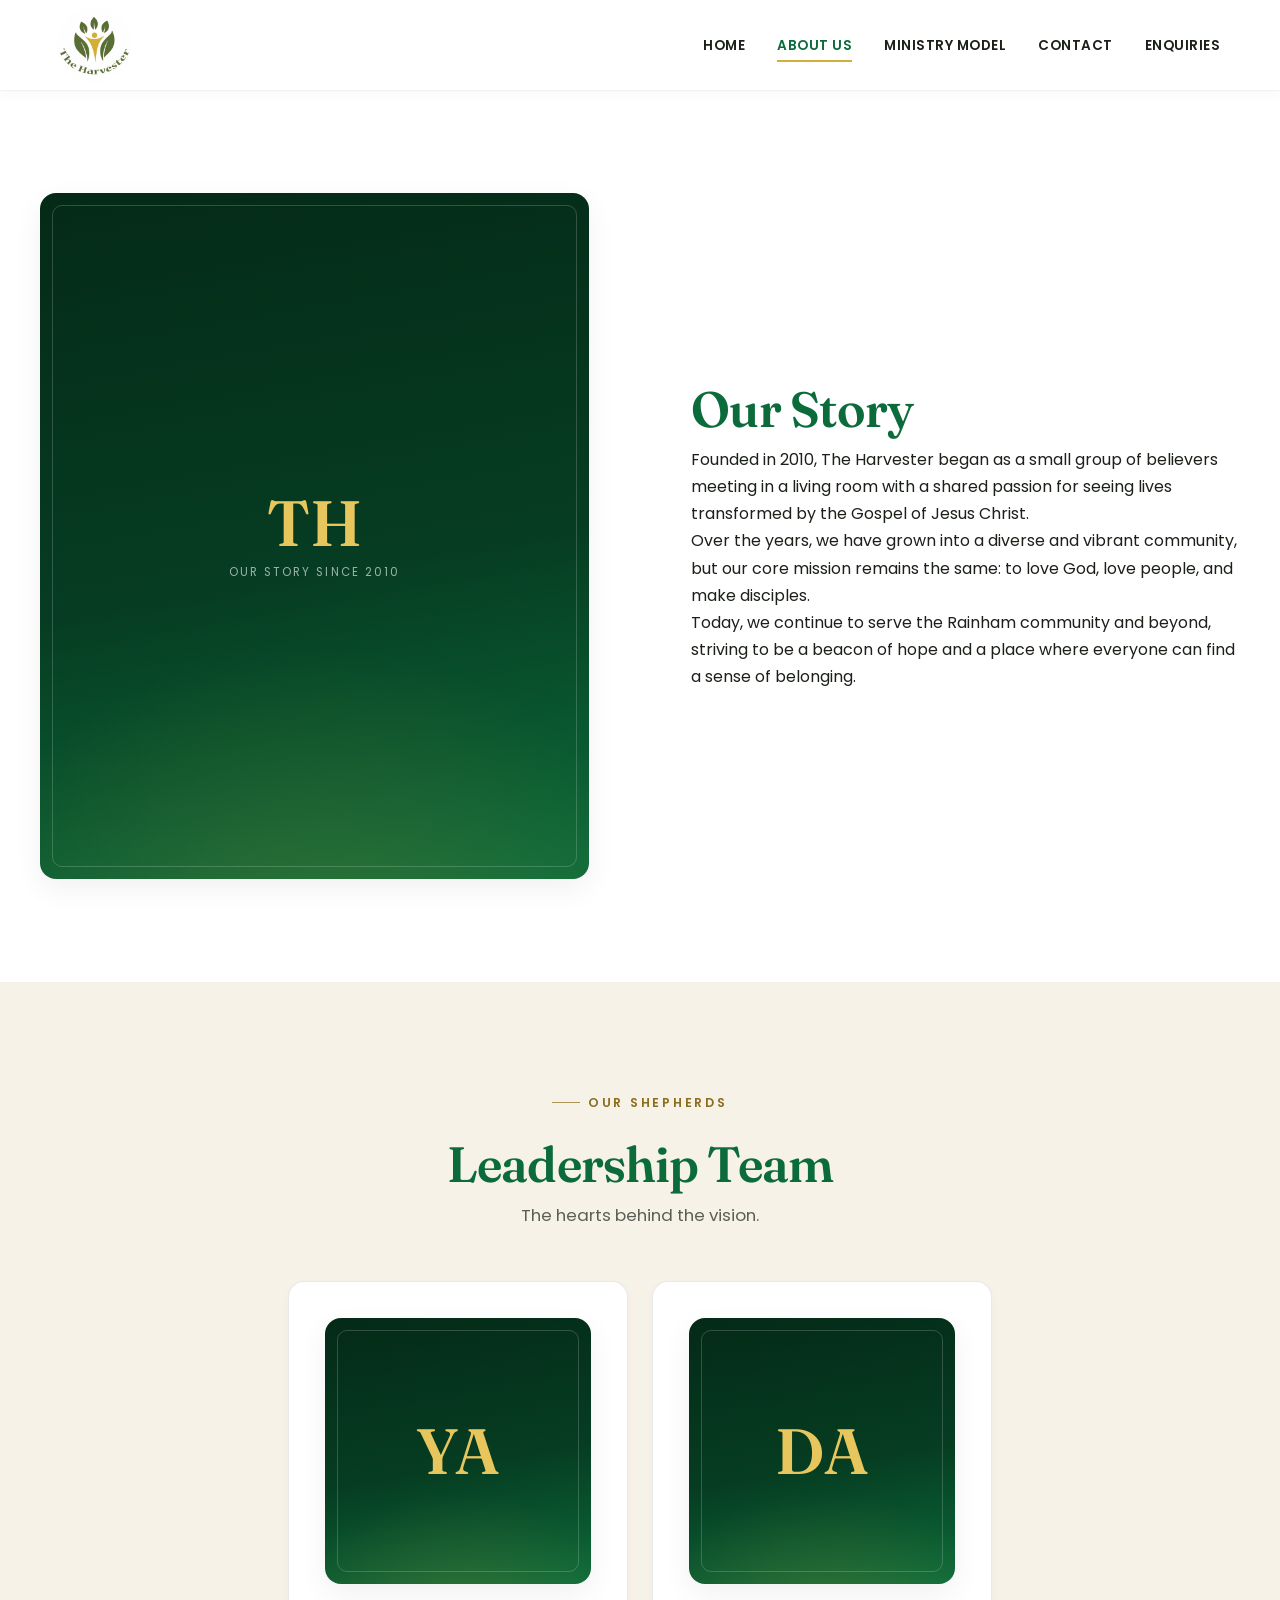
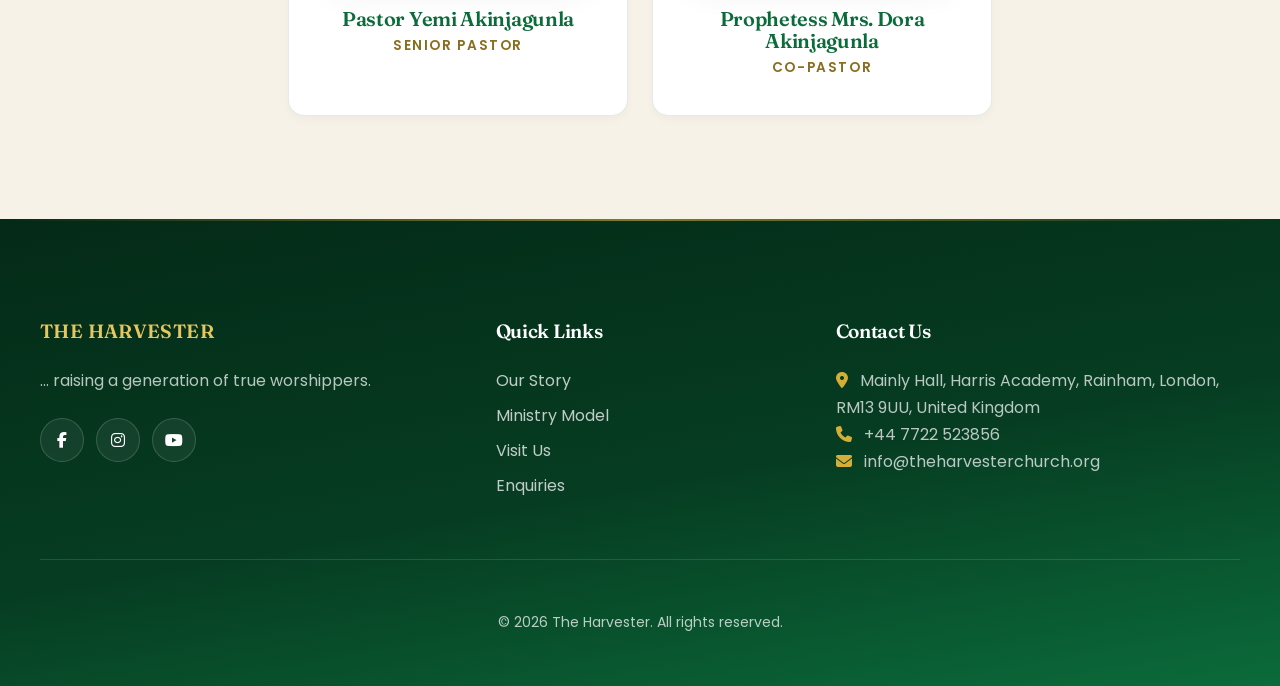
==== commit 424f5670: "Add favicon to all HTML pages" ====
--- a/about.html
+++ b/about.html
@@ -7,6 +7,9 @@
     <meta name="description"
         content="Learn about The Harvester - Our story, vision, mission, and the leadership team dedicated to serving our community.">
     <title>About Us | The Harvester</title>
+
+    <!-- Favicon -->
+    <link rel="icon" type="image/png" href="assets/images/logo.png">
 
     <!-- Google Fonts -->
     <link rel="preconnect" href="https://fonts.googleapis.com">
@@ -110,11 +113,16 @@
             <div class="footer__grid">
                 <div class="footer__col">
                     <h3 class="footer__title nav__logo">THE HARVESTER</h3>
-                    <p>A place where faith grows, lives are transformed, and Christ is glorified.</p>
+                    <p>... raising a generation of true worshippers.</p>
                     <div class="footer__social">
-                        <a href="https://www.facebook.com/The%20Harvester" target="_blank" rel="noopener noreferrer" class="social-link" aria-label="Facebook"><i class="fab fa-facebook-f"></i></a>
-                        <a href="https://www.instagram.com/theharvesterministry3" target="_blank" rel="noopener noreferrer" class="social-link" aria-label="Instagram"><i class="fab fa-instagram"></i></a>
-                        <a href="https://www.youtube.com/theharvesterminisry5309" target="_blank" rel="noopener noreferrer" class="social-link" aria-label="YouTube"><i class="fab fa-youtube"></i></a>
+                        <a href="https://www.facebook.com/The%20Harvester" target="_blank" rel="noopener noreferrer"
+                            class="social-link" aria-label="Facebook"><i class="fab fa-facebook-f"></i></a>
+                        <a href="https://www.instagram.com/theharvesterministry3" target="_blank"
+                            rel="noopener noreferrer" class="social-link" aria-label="Instagram"><i
+                                class="fab fa-instagram"></i></a>
+                        <a href="https://www.youtube.com/theharvesterminisry5309" target="_blank"
+                            rel="noopener noreferrer" class="social-link" aria-label="YouTube"><i
+                                class="fab fa-youtube"></i></a>
                     </div>
                 </div>
                 <div class="footer__col">
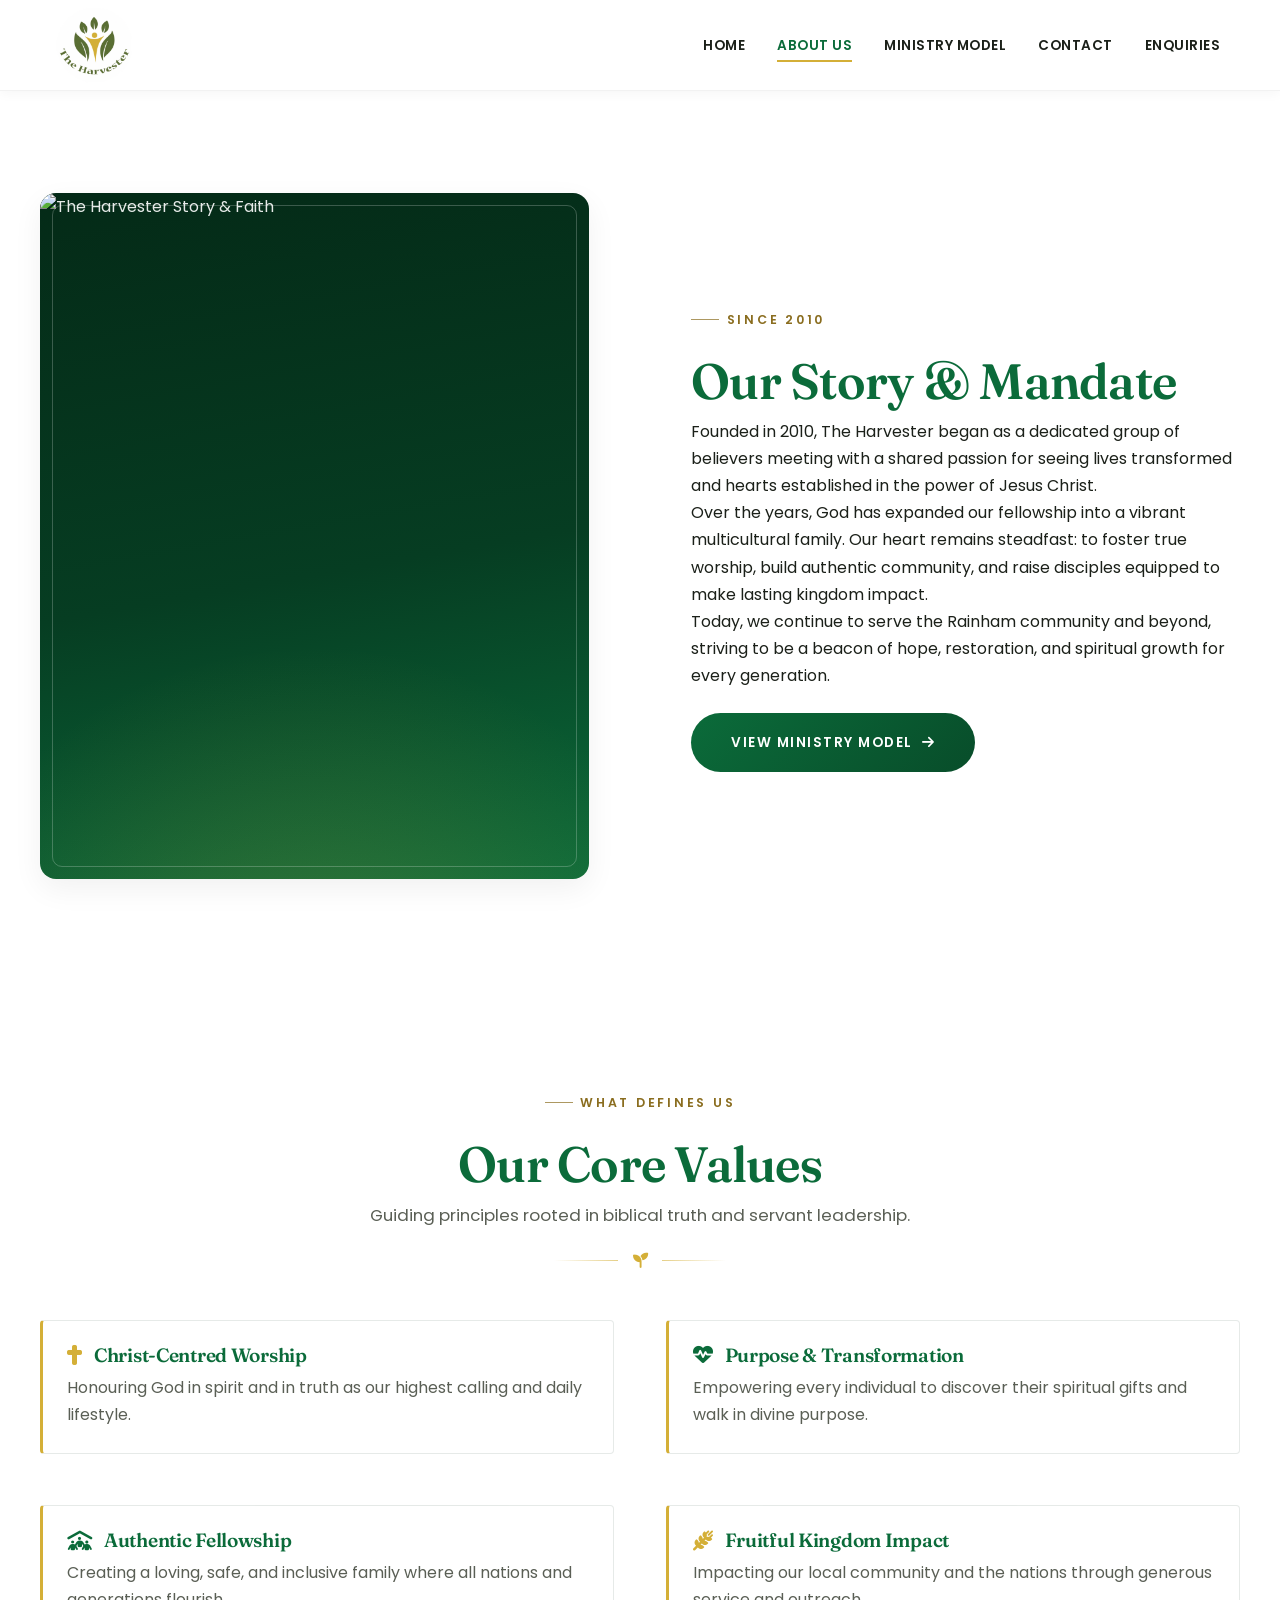
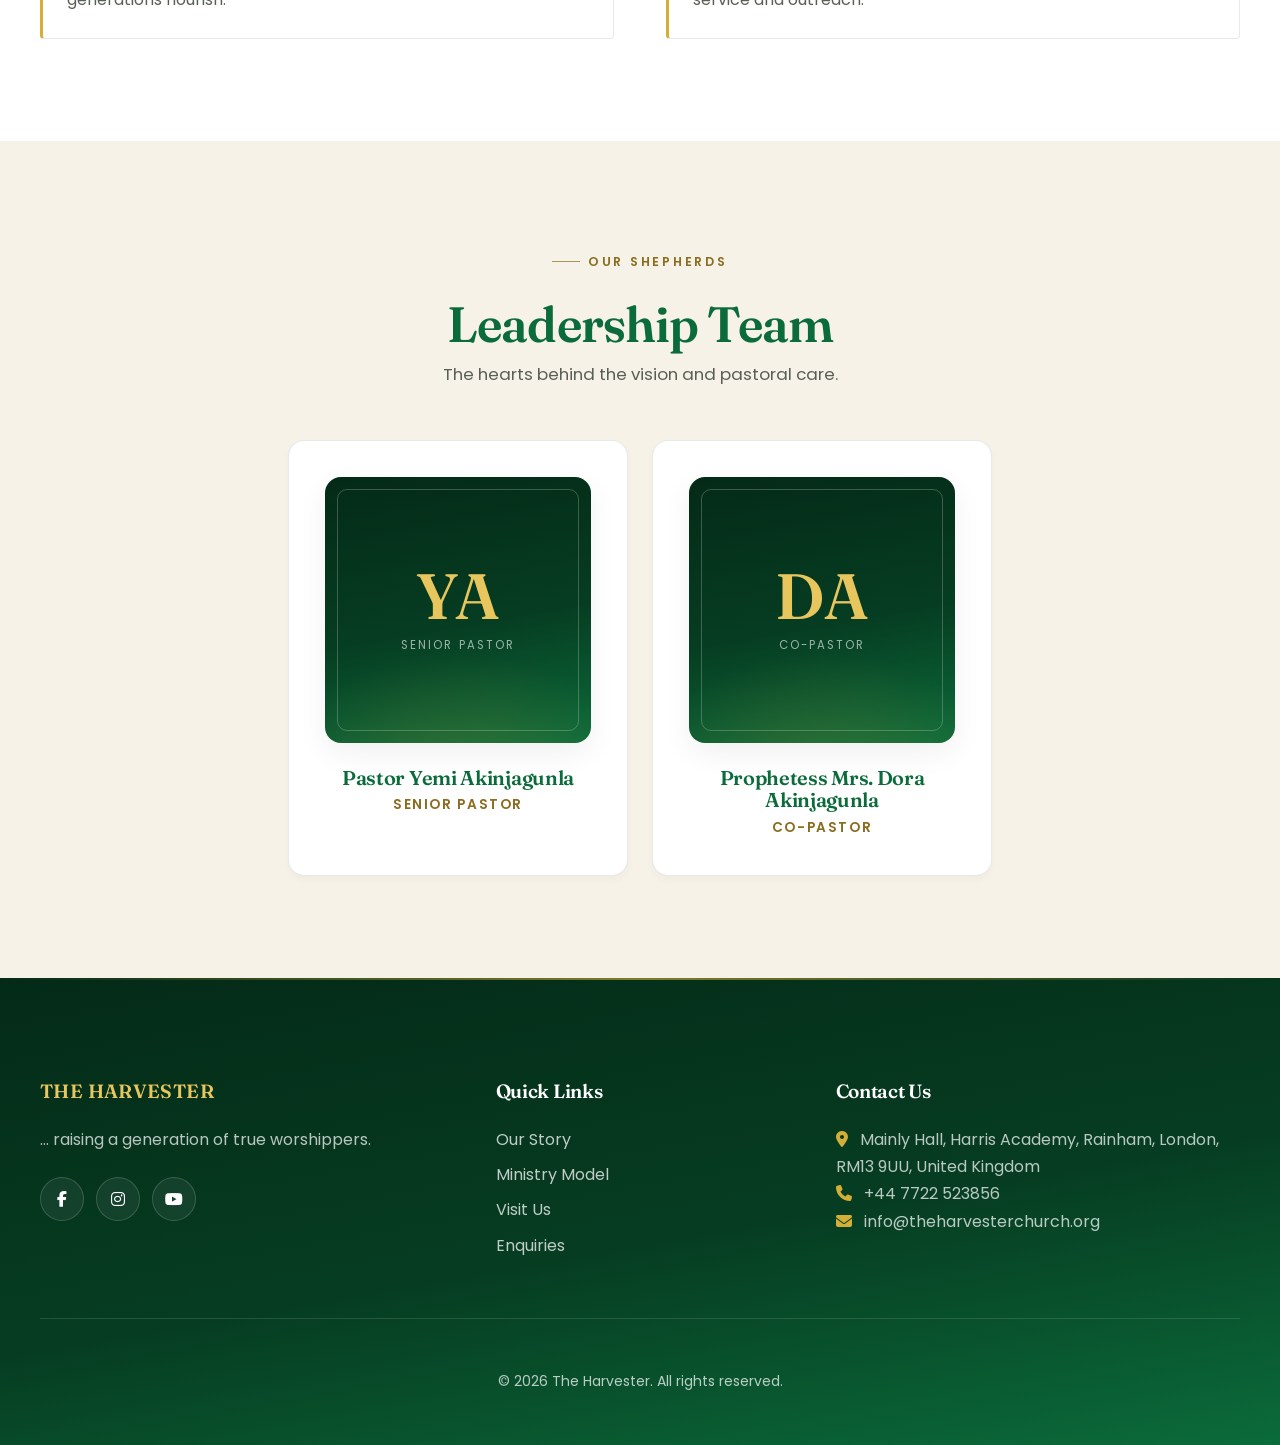
==== commit 9cf8d8dd: "Enhance UI with custom visual assets, layout grids, form fixes, and remove interactive maps" ====
--- a/about.html
+++ b/about.html
@@ -60,24 +60,67 @@
             <div class="container story__container">
                 <div class="story__image reveal">
                     <div class="media-frame media-frame--portrait">
-                        <span class="media-frame__mark">
-                            <span class="media-frame__monogram">TH</span>
-                            <span class="media-frame__label">Our Story since 2010</span>
-                        </span>
+                        <img src="assets/images/bible-harvest.svg" alt="The Harvester Story & Faith">
                     </div>
                 </div>
                 <div class="story__content reveal">
-                    <h2 class="section__title">Our Story</h2>
-                    <p>Founded in 2010, The Harvester began as a small group of believers meeting in a living room with
-                        a shared passion for seeing lives transformed by the Gospel of Jesus Christ.</p>
-                    <p>Over the years, we have grown into a diverse and vibrant community, but our core mission remains
-                        the same: to love God, love people, and make disciples.</p>
-                    <p>Today, we continue to serve the Rainham community and beyond, striving to be a beacon of hope and
-                        a place where everyone can find a sense of belonging.</p>
+                    <span class="eyebrow">Since 2010</span>
+                    <h2 class="section__title">Our Story & Mandate</h2>
+                    <p>Founded in 2010, The Harvester began as a dedicated group of believers meeting with a shared passion for seeing lives transformed and hearts established in the power of Jesus Christ.</p>
+                    <p>Over the years, God has expanded our fellowship into a vibrant multicultural family. Our heart remains steadfast: to foster true worship, build authentic community, and raise disciples equipped to make lasting kingdom impact.</p>
+                    <p>Today, we continue to serve the Rainham community and beyond, striving to be a beacon of hope, restoration, and spiritual growth for every generation.</p>
+                    <div style="margin-top: 1.5rem;">
+                        <a href="strategy.html" class="btn btn--primary">View Ministry Model &nbsp;<i class="fas fa-arrow-right"></i></a>
+                    </div>
                 </div>
             </div>
         </section>
 
+        <!-- Our Core Values -->
+        <section class="section values-section">
+            <div class="container">
+                <div class="section__header text-center reveal">
+                    <span class="eyebrow eyebrow--center">What defines us</span>
+                    <h2 class="section__title">Our Core Values</h2>
+                    <p class="section__subtitle">Guiding principles rooted in biblical truth and servant leadership.</p>
+                    <div class="leaf-divider"><i class="fas fa-seedling"></i></div>
+                </div>
+
+                <div class="grid grid--2-col" style="gap: var(--spacing-md); margin-top: var(--spacing-md);">
+                    <div class="value-card reveal">
+                        <div style="display: flex; align-items: center; gap: 0.75rem; margin-bottom: 0.5rem;">
+                            <i class="fas fa-cross" style="color: var(--color-gold); font-size: 1.25rem;"></i>
+                            <h3 style="margin: 0; font-size: 1.2rem;">Christ-Centred Worship</h3>
+                        </div>
+                        <p>Honouring God in spirit and in truth as our highest calling and daily lifestyle.</p>
+                    </div>
+
+                    <div class="value-card reveal">
+                        <div style="display: flex; align-items: center; gap: 0.75rem; margin-bottom: 0.5rem;">
+                            <i class="fas fa-heart-pulse" style="color: var(--color-primary); font-size: 1.25rem;"></i>
+                            <h3 style="margin: 0; font-size: 1.2rem;">Purpose & Transformation</h3>
+                        </div>
+                        <p>Empowering every individual to discover their spiritual gifts and walk in divine purpose.</p>
+                    </div>
+
+                    <div class="value-card reveal">
+                        <div style="display: flex; align-items: center; gap: 0.75rem; margin-bottom: 0.5rem;">
+                            <i class="fas fa-people-roof" style="color: var(--color-primary); font-size: 1.25rem;"></i>
+                            <h3 style="margin: 0; font-size: 1.2rem;">Authentic Fellowship</h3>
+                        </div>
+                        <p>Creating a loving, safe, and inclusive family where all nations and generations flourish.</p>
+                    </div>
+
+                    <div class="value-card reveal">
+                        <div style="display: flex; align-items: center; gap: 0.75rem; margin-bottom: 0.5rem;">
+                            <i class="fas fa-wheat-awn" style="color: var(--color-gold); font-size: 1.25rem;"></i>
+                            <h3 style="margin: 0; font-size: 1.2rem;">Fruitful Kingdom Impact</h3>
+                        </div>
+                        <p>Impacting our local community and the nations through generous service and outreach.</p>
+                    </div>
+                </div>
+            </div>
+        </section>
 
         <!-- Leadership Team -->
         <section class="section bg-secondary">
@@ -85,20 +128,26 @@
                 <div class="section__header text-center reveal">
                     <span class="eyebrow eyebrow--center">Our shepherds</span>
                     <h2 class="section__title">Leadership Team</h2>
-                    <p class="section__subtitle">The hearts behind the vision.</p>
+                    <p class="section__subtitle">The hearts behind the vision and pastoral care.</p>
                 </div>
 
                 <div class="leadership-grid">
                     <div class="card leadership-card reveal">
                         <div class="media-frame media-frame--headshot leadership-card__image">
-                            <span class="media-frame__monogram">YA</span>
+                            <span class="media-frame__mark">
+                                <span class="media-frame__monogram">YA</span>
+                                <span class="media-frame__label">Senior Pastor</span>
+                            </span>
                         </div>
                         <h3>Pastor Yemi Akinjagunla</h3>
                         <p class="text-gold">Senior Pastor</p>
                     </div>
                     <div class="card leadership-card reveal">
                         <div class="media-frame media-frame--headshot leadership-card__image">
-                            <span class="media-frame__monogram">DA</span>
+                            <span class="media-frame__mark">
+                                <span class="media-frame__monogram">DA</span>
+                                <span class="media-frame__label">Co-Pastor</span>
+                            </span>
                         </div>
                         <h3>Prophetess Mrs. Dora Akinjagunla</h3>
                         <p class="text-gold">Co-Pastor</p>
--- a/css/components.css
+++ b/css/components.css
@@ -630,7 +630,7 @@
     color: var(--color-gold-ink);
 }
 
-/* CSS image placeholder — photo-ready slot, looks intentional empty */
+/* CSS image placeholder & real image container */
 .media-frame {
     position: relative;
     border-radius: var(--radius-md);
@@ -645,16 +645,31 @@
     box-shadow: var(--shadow-md);
 }
 
+.media-frame img {
+    width: 100%;
+    height: 100%;
+    object-fit: cover;
+    display: block;
+    border-radius: var(--radius-md);
+    transition: transform var(--transition-slow);
+}
+
+.media-frame:hover img {
+    transform: scale(1.03);
+}
+
 .media-frame::after {
     content: '';
     position: absolute;
     inset: 0.75rem;
-    border: 1px solid rgba(255, 255, 255, 0.18);
+    border: 1px solid rgba(255, 255, 255, 0.22);
     border-radius: calc(var(--radius-md) - 6px);
     pointer-events: none;
+    z-index: 2;
 }
 
 .media-frame--portrait { aspect-ratio: 4 / 5; }
+.media-frame--landscape { aspect-ratio: 16 / 9; }
 .media-frame--headshot { aspect-ratio: 1 / 1; }
 
 .media-frame__mark {
@@ -680,3 +695,184 @@
     text-transform: uppercase;
     color: rgba(255, 255, 255, 0.6);
 }
+
+/* Strategy Grid */
+.strategy-grid {
+    display: grid;
+    grid-template-columns: repeat(auto-fit, minmax(300px, 1fr));
+    gap: var(--spacing-md);
+    margin-top: var(--spacing-md);
+}
+
+.strategy-card {
+    background: var(--color-white);
+    padding: clamp(1.75rem, 3vw, 2.5rem);
+    border-radius: var(--radius-md);
+    box-shadow: var(--shadow-sm);
+    border: 1px solid var(--color-line);
+    border-top: 4px solid var(--color-primary);
+    transition: var(--transition-base);
+    display: flex;
+    flex-direction: column;
+}
+
+.strategy-card:hover {
+    transform: translateY(-6px);
+    box-shadow: var(--shadow-lg);
+    border-color: var(--color-gold);
+}
+
+.strategy-card--highlight {
+    border-top-color: var(--color-gold);
+    background: linear-gradient(180deg, #FFFFFF 0%, #FAF7F0 100%);
+}
+
+.strategy-card__header {
+    display: flex;
+    align-items: center;
+    gap: 1rem;
+    margin-bottom: var(--spacing-sm);
+}
+
+.strategy-card__icon {
+    width: 48px;
+    height: 48px;
+    border-radius: 12px;
+    background: rgba(11, 107, 58, 0.1);
+    color: var(--color-primary);
+    display: flex;
+    align-items: center;
+    justify-content: center;
+    font-size: 1.25rem;
+    flex-shrink: 0;
+}
+
+.strategy-card--highlight .strategy-card__icon {
+    background: rgba(212, 175, 55, 0.18);
+    color: var(--color-gold-ink);
+}
+
+/* Contact Cards Grid */
+.contact-cards-grid {
+    display: grid;
+    grid-template-columns: repeat(auto-fit, minmax(260px, 1fr));
+    gap: var(--spacing-md);
+    margin-top: var(--spacing-md);
+}
+
+.contact-card-item {
+    background: var(--color-white);
+    padding: 1.75rem;
+    border-radius: var(--radius-md);
+    border: 1px solid var(--color-line);
+    box-shadow: var(--shadow-sm);
+    text-align: center;
+    transition: var(--transition-base);
+    display: flex;
+    flex-direction: column;
+    align-items: center;
+}
+
+.contact-card-item:hover {
+    transform: translateY(-5px);
+    box-shadow: var(--shadow-md);
+    border-color: var(--color-gold);
+}
+
+.contact-card-item__icon {
+    width: 56px;
+    height: 56px;
+    border-radius: 50%;
+    background: rgba(11, 107, 58, 0.08);
+    color: var(--color-primary);
+    display: flex;
+    align-items: center;
+    justify-content: center;
+    font-size: 1.35rem;
+    margin-bottom: 1rem;
+    transition: var(--transition-base);
+}
+
+.contact-card-item:hover .contact-card-item__icon {
+    background: var(--gradient-primary);
+    color: var(--color-white);
+}
+
+.contact-card-item h3 {
+    font-size: 1.15rem;
+    margin-bottom: 0.5rem;
+    color: var(--color-canopy-deep);
+}
+
+.contact-card-item p {
+    color: var(--color-text-light);
+    font-size: 0.95rem;
+    line-height: 1.5;
+}
+
+/* Visit Card (Alternative to Map) */
+.visit-info-card {
+    background: linear-gradient(135deg, var(--color-canopy-deep) 0%, var(--color-canopy) 100%);
+    color: var(--color-white);
+    padding: clamp(2rem, 4vw, 3rem);
+    border-radius: var(--radius-md);
+    box-shadow: var(--shadow-lg);
+    border: 1px solid rgba(212, 175, 55, 0.25);
+    display: flex;
+    flex-direction: column;
+    gap: 1.5rem;
+}
+
+.visit-info-card__header {
+    border-bottom: 1px solid rgba(255, 255, 255, 0.15);
+    padding-bottom: 1rem;
+}
+
+.visit-info-card__badge {
+    display: inline-flex;
+    align-items: center;
+    gap: 0.5rem;
+    padding: 0.35rem 0.85rem;
+    border-radius: 50px;
+    background: rgba(212, 175, 55, 0.2);
+    color: var(--color-gold-light);
+    font-size: 0.8rem;
+    font-weight: 600;
+    text-transform: uppercase;
+    letter-spacing: 0.1em;
+    margin-bottom: 0.5rem;
+}
+
+.visit-feature-list {
+    list-style: none;
+    padding: 0;
+    margin: 0;
+    display: flex;
+    flex-direction: column;
+    gap: 1rem;
+}
+
+.visit-feature-item {
+    display: flex;
+    align-items: flex-start;
+    gap: 1rem;
+}
+
+.visit-feature-item i {
+    color: var(--color-gold-light);
+    font-size: 1.2rem;
+    margin-top: 0.2rem;
+    flex-shrink: 0;
+}
+
+.visit-feature-item strong {
+    display: block;
+    color: var(--color-white);
+    font-size: 1rem;
+}
+
+.visit-feature-item span {
+    color: rgba(255, 255, 255, 0.75);
+    font-size: 0.9rem;
+}
+
--- a/css/layout.css
+++ b/css/layout.css
@@ -197,6 +197,19 @@
     pointer-events: none;
 }
 
+/* Optional Hero Background Visual Artwork */
+.hero__backdrop {
+    position: absolute;
+    inset: 0;
+    width: 100%;
+    height: 100%;
+    object-fit: cover;
+    opacity: 0.28;
+    z-index: -3;
+    filter: saturate(1.2) contrast(1.1);
+    pointer-events: none;
+}
+
 .hero__content {
     max-width: 900px;
     margin: 0 auto;
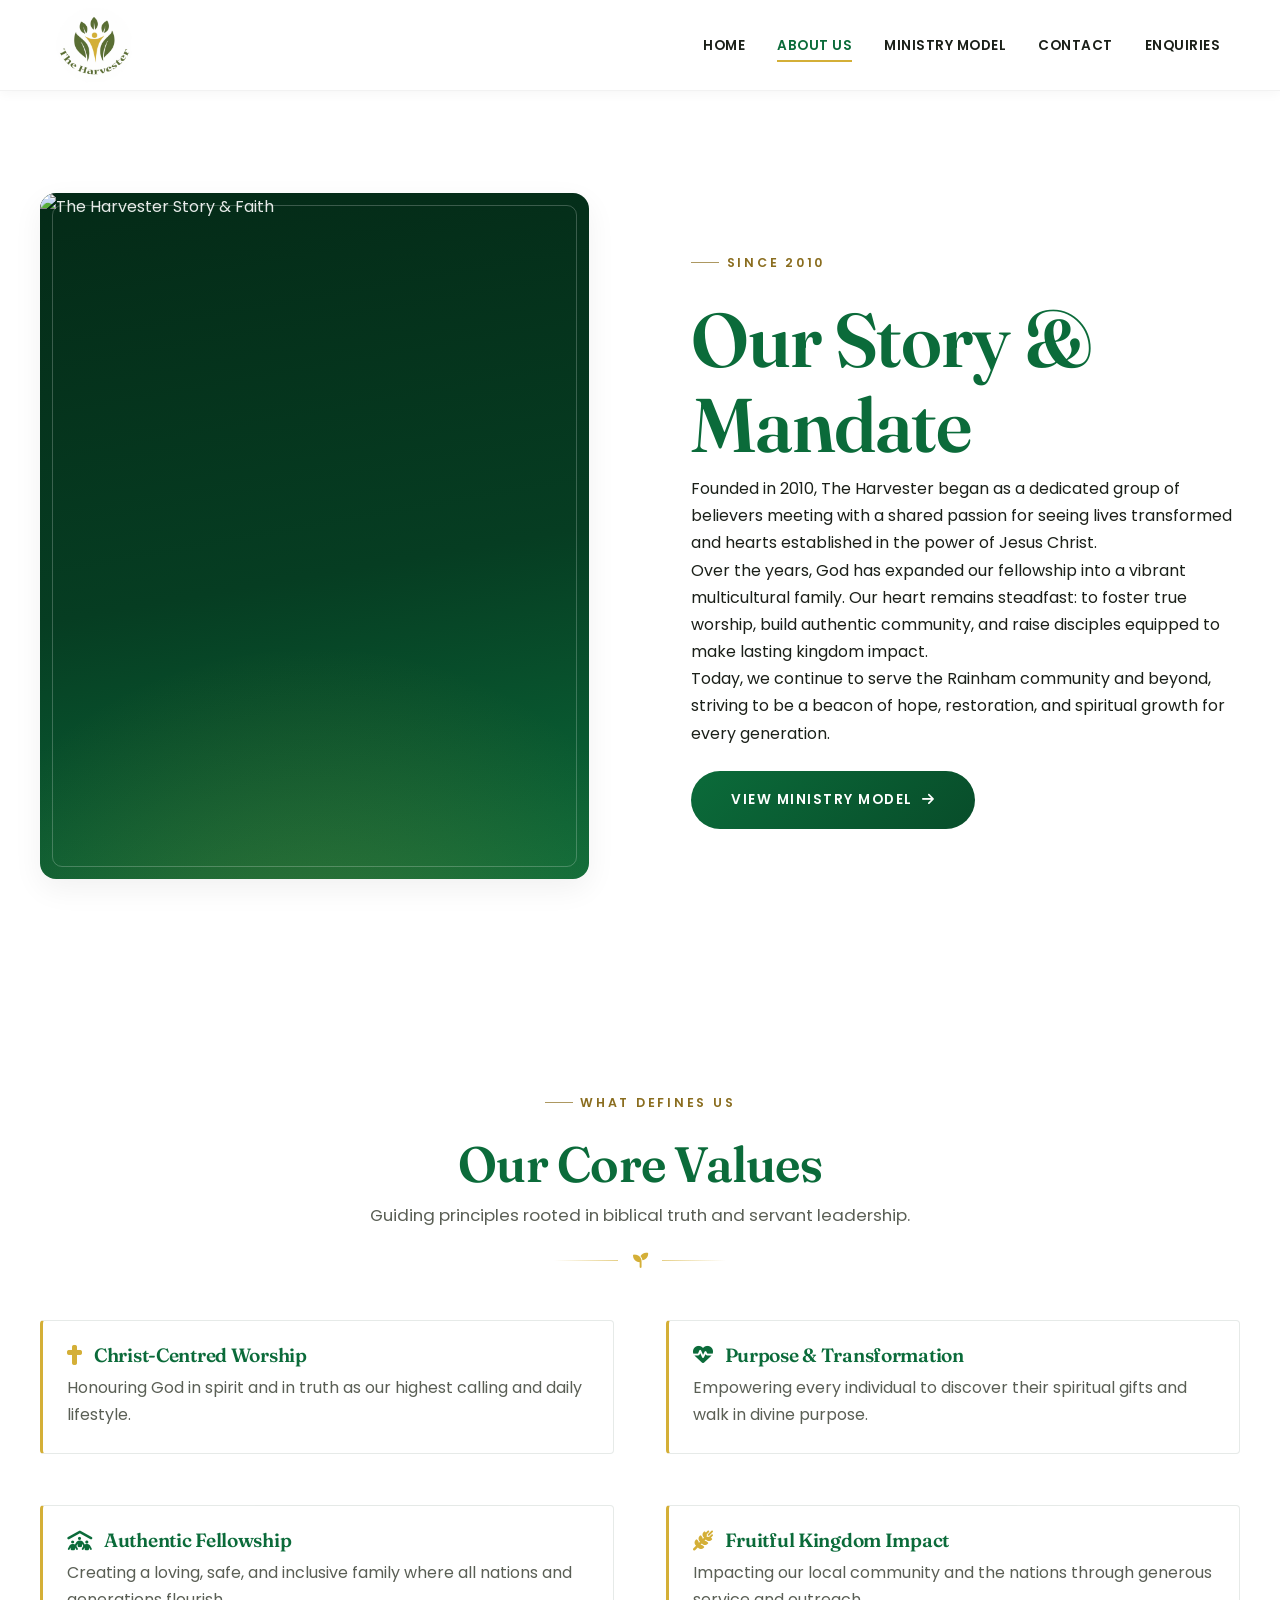
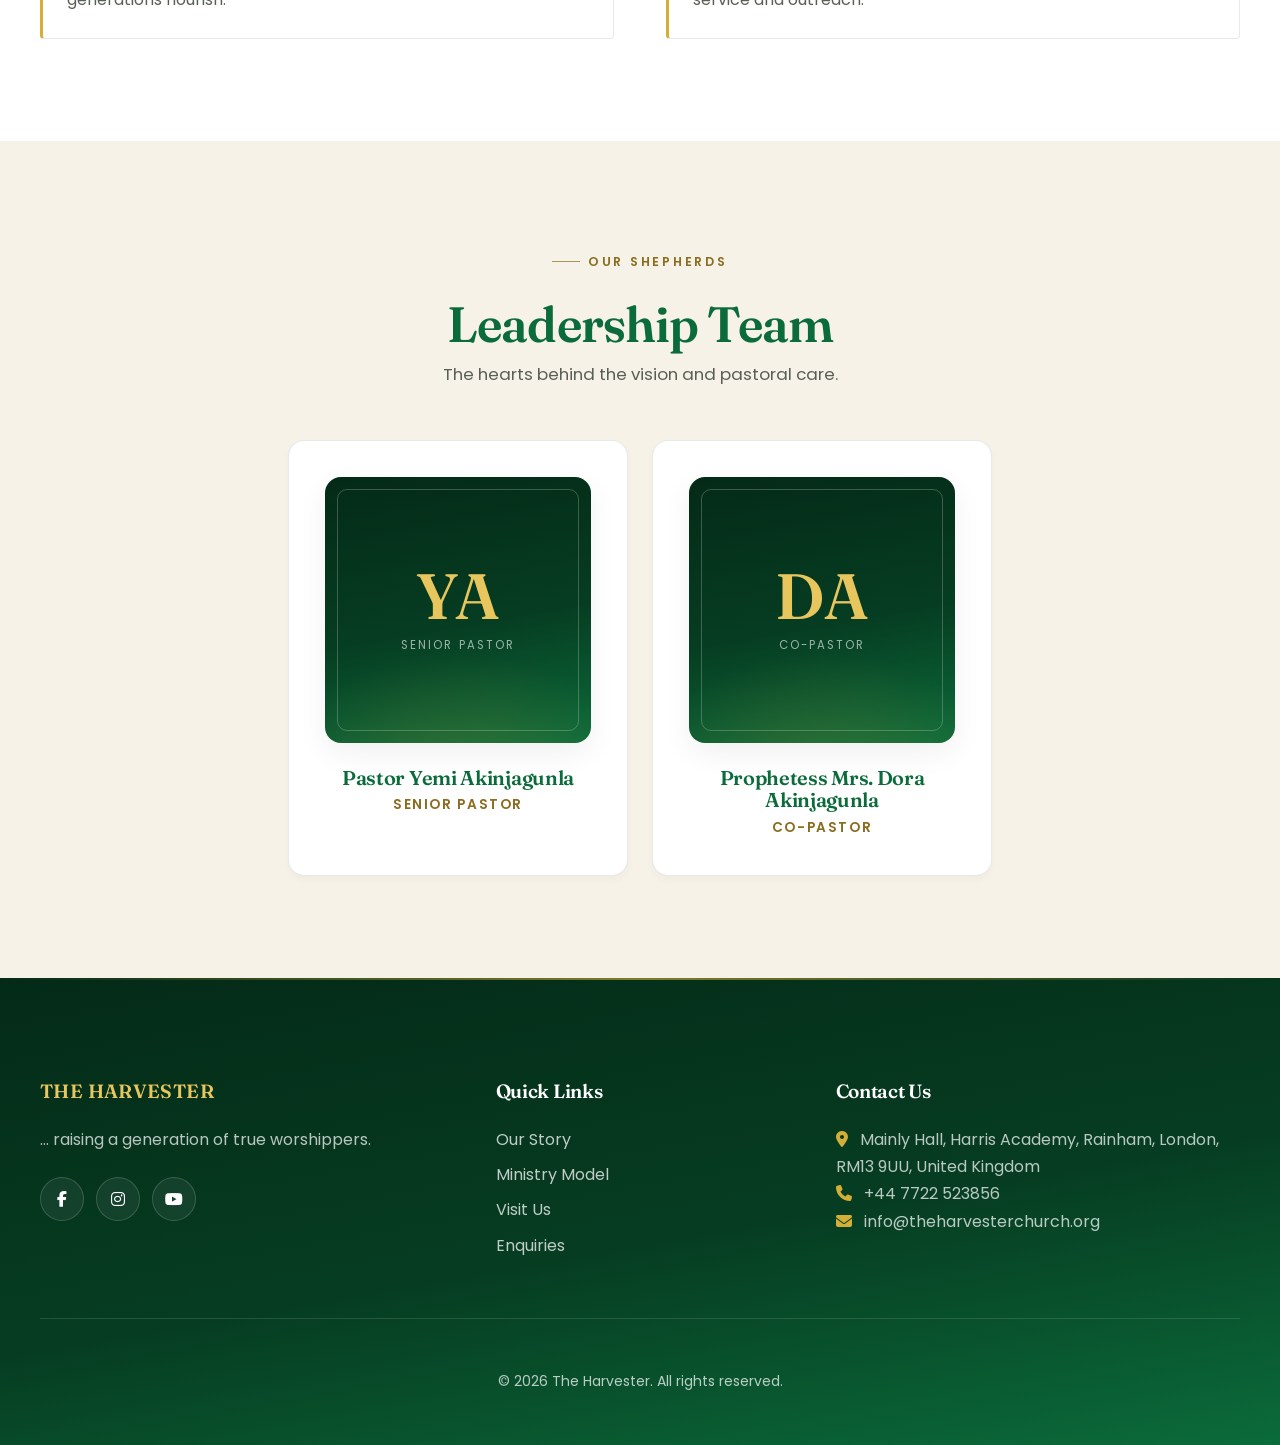
==== commit 60a70c77: "Implement comprehensive SEO: JSON-LD schemas, OpenGraph, Twitter cards, sitemap.xml, robots.txt, and" ====
--- a/about.html
+++ b/about.html
@@ -4,19 +4,44 @@
 <head>
     <meta charset="UTF-8">
     <meta name="viewport" content="width=device-width, initial-scale=1.0">
-    <meta name="description"
-        content="Learn about The Harvester - Our story, vision, mission, and the leadership team dedicated to serving our community.">
-    <title>About Us | The Harvester</title>
-
-    <!-- Favicon -->
+    <meta http-equiv="X-UA-Compatible" content="IE=edge">
+    
+    <!-- Primary Meta Tags -->
+    <title>About Us | The Harvester Church Rainham</title>
+    <meta name="title" content="About Us | The Harvester Church Rainham">
+    <meta name="description" content="Discover the story, vision, values, and pastoral leadership of The Harvester Church in Rainham, London. Established in 2010 to raise true worshippers.">
+    <meta name="keywords" content="About The Harvester Church, Pastor Yemi Akinjagunla, church history Rainham, Christian leadership London, Rainham church pastors">
+    <meta name="author" content="The Harvester Church">
+    <meta name="robots" content="index, follow">
+    <link rel="canonical" href="https://theharvesterchurch.org/about.html">
+
+    <!-- Theme & Icons -->
+    <meta name="theme-color" content="#063D22">
     <link rel="icon" type="image/png" href="assets/images/logo.png">
+    <link rel="apple-touch-icon" href="assets/images/logo.png">
+    <link rel="manifest" href="site.webmanifest">
+
+    <!-- Open Graph / Facebook -->
+    <meta property="og:type" content="article">
+    <meta property="og:url" content="https://theharvesterchurch.org/about.html">
+    <meta property="og:site_name" content="The Harvester">
+    <meta property="og:locale" content="en_GB">
+    <meta property="og:title" content="About Us | The Harvester Church Rainham">
+    <meta property="og:description" content="Our story, core values, and pastoral leadership. Learn more about God's work through The Harvester since 2010.">
+    <meta property="og:image" content="https://theharvesterchurch.org/assets/images/bible-harvest.svg">
+    <meta property="og:image:alt" content="The Harvester Church Story and Faith Artwork">
+
+    <!-- Twitter Card -->
+    <meta name="twitter:card" content="summary_large_image">
+    <meta name="twitter:url" content="https://theharvesterchurch.org/about.html">
+    <meta name="twitter:title" content="About Us | The Harvester Church Rainham">
+    <meta name="twitter:description" content="Our story, core values, and pastoral leadership in Rainham, London.">
+    <meta name="twitter:image" content="https://theharvesterchurch.org/assets/images/bible-harvest.svg">
 
     <!-- Google Fonts -->
     <link rel="preconnect" href="https://fonts.googleapis.com">
     <link rel="preconnect" href="https://fonts.gstatic.com" crossorigin>
-    <link
-        href="https://fonts.googleapis.com/css2?family=Fraunces:ital,opsz,wght@0,9..144,400;0,9..144,500;0,9..144,600;0,9..144,700;1,9..144,400;1,9..144,500&family=Poppins:wght@300;400;500;600&display=swap"
-        rel="stylesheet">
+    <link href="https://fonts.googleapis.com/css2?family=Fraunces:ital,opsz,wght@0,9..144,400;0,9..144,500;0,9..144,600;0,9..144,700;1,9..144,400;1,9..144,500&family=Poppins:wght@300;400;500;600&display=swap" rel="stylesheet">
 
     <!-- CSS Files -->
     <link rel="stylesheet" href="css/variables.css">
@@ -28,6 +53,37 @@
 
     <!-- Font Awesome for Icons -->
     <link rel="stylesheet" href="https://cdnjs.cloudflare.com/ajax/libs/font-awesome/6.4.0/css/all.min.css">
+
+    <!-- Schema.org JSON-LD -->
+    <script type="application/ld+json">
+    {
+      "@context": "https://schema.org",
+      "@type": "AboutPage",
+      "mainEntity": {
+        "@type": "Church",
+        "name": "The Harvester",
+        "url": "https://theharvesterchurch.org/",
+        "foundingDate": "2010",
+        "founder": {
+          "@type": "Person",
+          "name": "Pastor Yemi Akinjagunla",
+          "jobTitle": "Senior Pastor"
+        },
+        "location": {
+          "@type": "Place",
+          "name": "Mainly Hall, Harris Academy",
+          "address": {
+            "@type": "PostalAddress",
+            "streetAddress": "Mainly Hall, Harris Academy",
+            "addressLocality": "Rainham",
+            "addressRegion": "London",
+            "postalCode": "RM13 9UU",
+            "addressCountry": "GB"
+          }
+        }
+      }
+    }
+    </script>
 </head>
 
 <body>
@@ -65,7 +121,7 @@
                 </div>
                 <div class="story__content reveal">
                     <span class="eyebrow">Since 2010</span>
-                    <h2 class="section__title">Our Story & Mandate</h2>
+                    <h1 class="section__title">Our Story & Mandate</h1>
                     <p>Founded in 2010, The Harvester began as a dedicated group of believers meeting with a shared passion for seeing lives transformed and hearts established in the power of Jesus Christ.</p>
                     <p>Over the years, God has expanded our fellowship into a vibrant multicultural family. Our heart remains steadfast: to foster true worship, build authentic community, and raise disciples equipped to make lasting kingdom impact.</p>
                     <p>Today, we continue to serve the Rainham community and beyond, striving to be a beacon of hope, restoration, and spiritual growth for every generation.</p>
